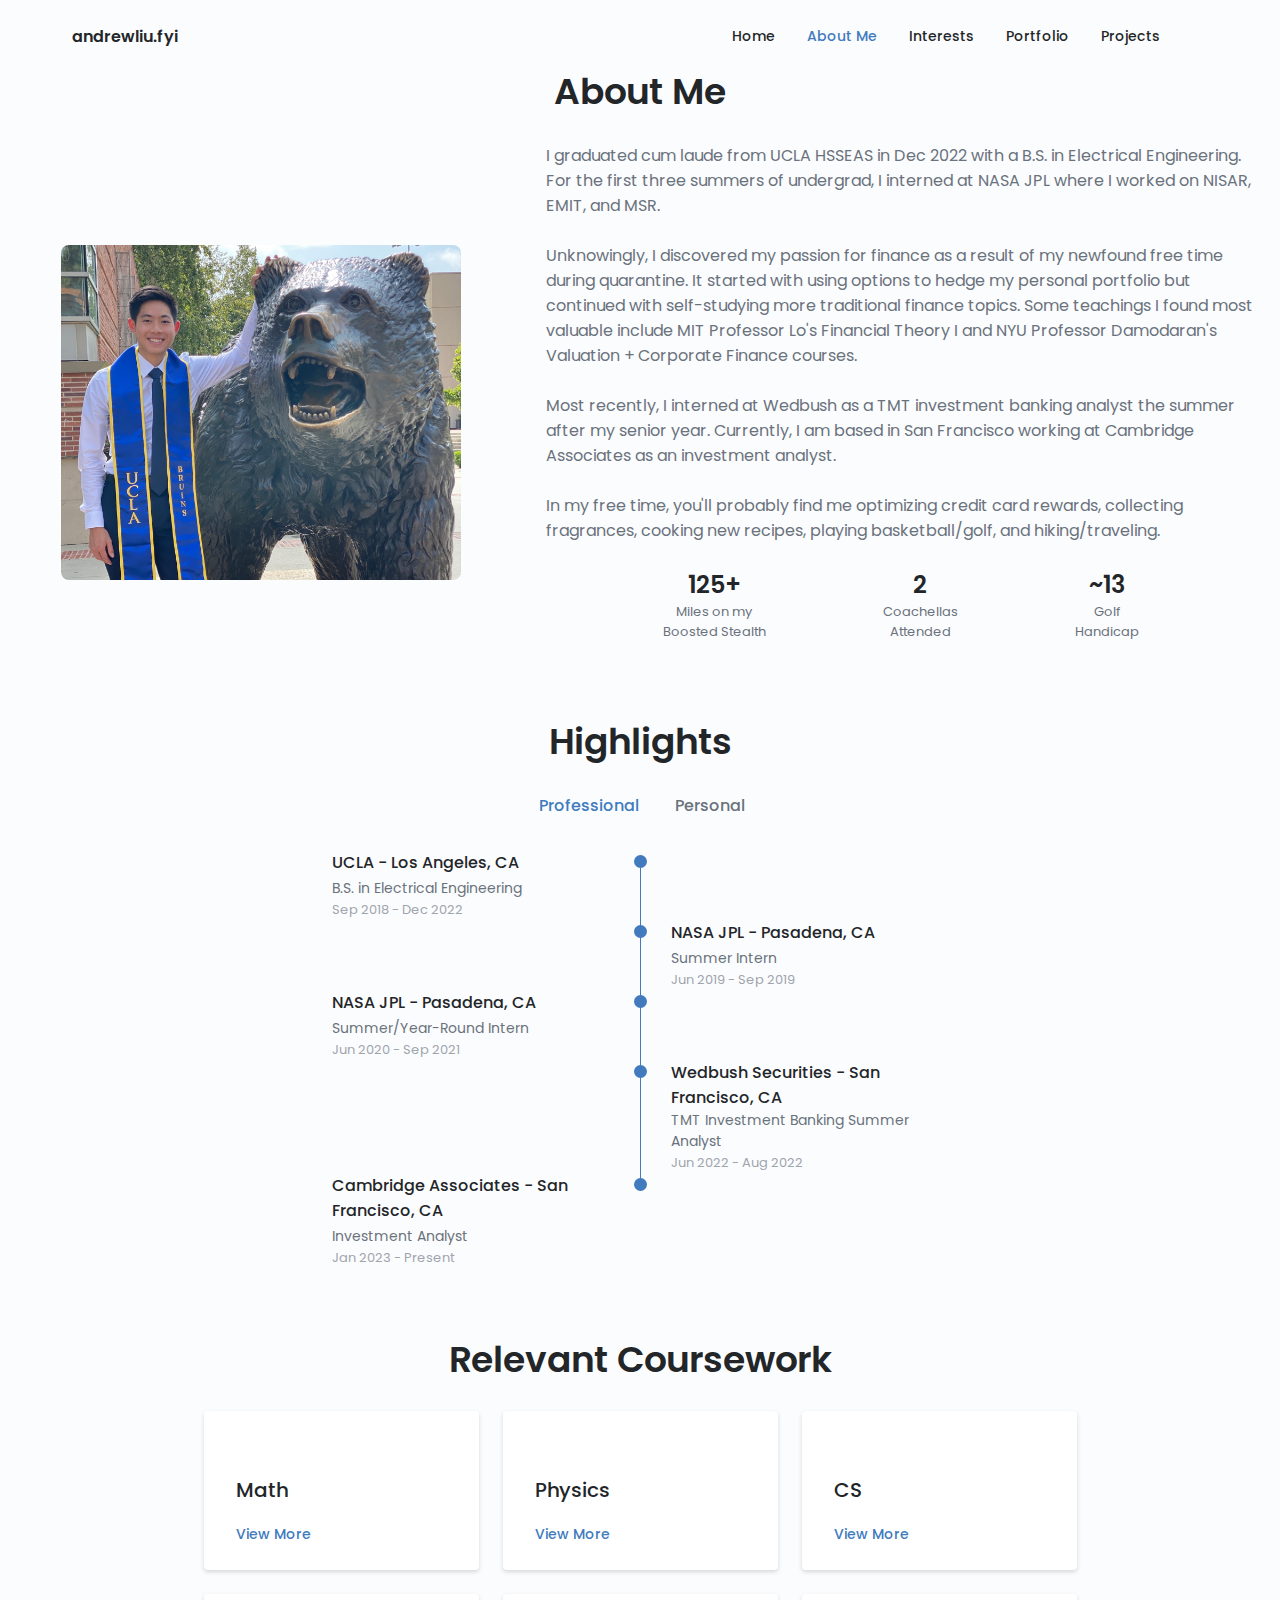
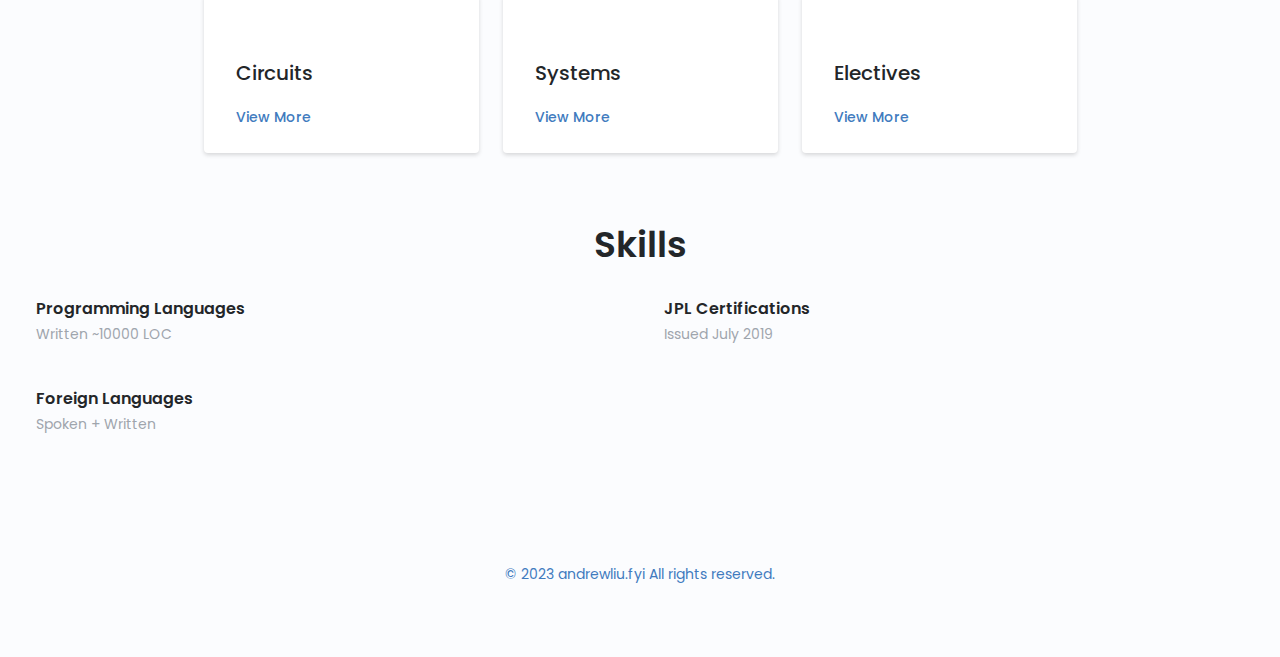
==== aboutme.html @ 484c78dd "added interest and project sections" ====
<!DOCTYPE html>
    <html lang="en">
    <head>
        <meta charset="UTF-8">
        <meta name="viewport" content="width=device-width, initial-scale=1.0">

        <!--==================== UNICONS ====================-->
        <link rel="stylesheet" href="https://unicons.iconscout.com/release/v4.0.8/css/line.css">
        
        <!--==================== SWIPER CSS ====================-->
        <link rel="stylesheet" href="swiper-bundle.min.css">
        
        <!--==================== CSS ====================-->
        <link rel="stylesheet" href="styles.css">

        <title>andrewliu.fyi</title>
    </head>
    <body>
        <!--==================== MAIN ====================-->
        <main class="main">
            <!--==================== HEADER ====================-->
            <header class="header" id="header">
                <nav class="nav container">
                    <h4>andrewliu.fyi</h4>

                    <div class="nav__menu" id="nav-menu">
                        <ul class="nav__list grid">
                            <li class="nav__item">
                                <a href="./" class="nav__link">
                                    <i class="uil uil-estate nav__icon"></i> Home
                                </a>
                            </li>
                            <li class="nav__item">
                                <a href="./aboutme" class="nav__link active-link">
                                    <i class="uil uil-user nav__icon"></i> About Me
                                </a>
                            </li>
                            <li class="nav__item">
                                <a href="./interest" class="nav__link">
                                    <i class="uil uil-user nav__icon"></i> Interests
                                </a>
                            </li>
                            <li class="nav__item">
                                <a href="./portfolio" class="nav__link">
                                    <i class="uil uil-scenery nav__icon"></i> Portfolio
                                </a>
                            </li>
                            <li class="nav__item">
                                <a href="./project" class="nav__link">
                                    <i class="uil uil-scenery nav__icon"></i> Projects
                                </a>
                            </li>
                        </ul>
                        <i class="uil uil-times nav__close" id="nav-close"></i>
                    </div>

                    <div class="nav__btns">
                        <!-- Theme Change Button -->
                        <i class="uil uil-moon change-theme" id="theme-button"></i>

                        <div class="nav__toggle" id="nav-toggle">
                            <i class="uil uil-apps"></i>
                        </div>
                    </div>
                </nav>
            </header>
            <!--==================== ABOUT ====================-->
            <section class="about section" id="about">
                <h2 class="section__title">About Me</h2>
                <div class="about__container container grid">
                    <img src="aboutme_img.jpg" alt="" class="about__img">

                    <div class="about__data">
                        <p class="about__description">
                            I graduated cum laude from UCLA HSSEAS in Dec 2022 with a B.S. in Electrical Engineering. For the first three summers of undergrad, I interned at NASA JPL where I worked on NISAR, EMIT, and MSR.  
                            <br><br>
                            Unknowingly, I discovered my passion for finance as a result of my newfound free time during quarantine. It started with using options to hedge my personal portfolio but continued with self-studying more traditional finance topics. 
                            Some teachings I found most valuable include MIT Professor Lo's Financial Theory I and NYU Professor Damodaran's Valuation + Corporate Finance courses.
                            <br><br>
                            Most recently, I interned at Wedbush as a TMT investment banking analyst the summer after my senior year. Currently, I am based in San Francisco working at Cambridge Associates as an investment analyst.
                            <br><br>
                            In my free time, you'll probably find me optimizing credit card rewards, collecting fragrances, cooking new recipes, playing basketball/golf, and hiking/traveling.
                        </p>

                        <div class="about__info">
                            <div>
                                <span class="about__info-title">125+</span>
                                <span class="about__info-name"> Miles on my <br> Boosted Stealth</span>
                            </div>

                            <div>
                                <span class="about__info-title">2</span>
                                <span class="about__info-name"> Coachellas <br> Attended </span>
                            </div>

                            <div>
                                <span class="about__info-title">~13</span>
                                <span class="about__info-name"> Golf <br> Handicap </span>
                            </div>
                        </div>
                    </div>
                </div>

                <!--==================== HIGHLIGHT ====================-->
                <h2 class="section__title">Highlights</h2>
                <div class="highlight__container container">
                    <div class="highlight__tabs">
                        <div class="highlight__button button--flex highlight__active" data-target="#professional">
                            <i class="uil uil-graduation-cap highlight__icon"></i>
                            Professional
                        </div>

                        <div class="highlight__button button--flex" data-target="#personal">
                            <i class="uil uil-bag highlight__icon"></i>
                            Personal
                        </div>
                    </div>

                    <div class="highlight__sections">
                        <!--==================== HIGHLIGHT CONTENT 1 ====================-->
                        <div class="highlight__content highlight__active" data-content id="professional">
                            <!--==================== HIGHLIGHT 1 ====================-->
                            <div class="highlight__data">
                                <div>
                                    <h3 class="highlight__title">UCLA - Los Angeles, CA</h3>
                                    <span class="highlight__subtitle">B.S. in Electrical Engineering</span>
                                    <div class="highlight__calendar">
                                        <i class="uil uil-calendar-alt"></i>
                                        Sep 2018 - Dec 2022
                                    </div>
                                </div>

                                <div>
                                    <span class="highlight__rounder"></span>
                                    <span class="highlight__line"></span>
                                </div>
                            </div>

                            <!--==================== HIGHLIGHT 2 ====================-->
                            <div class="highlight__data">
                                <div></div>

                                <div>
                                    <span class="highlight__rounder"></span>
                                    <span class="highlight__line"></span>
                                </div>

                                <div>
                                    <h3 class="highlight__title">NASA JPL - Pasadena, CA</h3>
                                    <span class="highlight__subtitle">Summer Intern</span>
                                    <div class="highlight__calendar">
                                        <i class="uil uil-calendar-alt"></i>
                                        Jun 2019 - Sep 2019
                                    </div>
                                </div>
                            </div>

                            <!--==================== HIGHLIGHT 3 ====================-->
                            <div class="highlight__data">
                                <div>
                                    <h3 class="highlight__title">NASA JPL - Pasadena, CA</h3>
                                    <span class="highlight__subtitle">Summer/Year-Round Intern</span>
                                    <div class="highlight__calendar">
                                        <i class="uil uil-calendar-alt"></i>
                                        Jun 2020 - Sep 2021
                                    </div>
                                </div>

                                <div>
                                    <span class="highlight__rounder"></span>
                                    <span class="highlight__line"></span>
                                </div>
                            </div>

                            <!--==================== HIGHLIGHT 4 ====================-->
                            <div class="highlight__data">
                                <div></div>

                                <div>
                                    <span class="highlight__rounder"></span>
                                    <span class="highlight__line"></span>
                                </div>

                                <div>
                                    <h3 class="highlight__title">Wedbush Securities - San Francisco, CA</h3>
                                    <span class="highlight__subtitle">TMT Investment Banking Summer Analyst</span>
                                    <div class="highlight__calendar">
                                        <i class="uil uil-calendar-alt"></i>
                                        Jun 2022 - Aug 2022
                                    </div>
                                </div>
                            </div>

                             <!--==================== HIGHLIGHT 5 ====================-->
                            <div class="highlight__data">
                                <div>
                                    <h3 class="highlight__title">Cambridge Associates - San Francisco, CA</h3>
                                    <span class="highlight__subtitle">Investment Analyst</span>
                                    <div class="highlight__calendar">
                                        <i class="uil uil-calendar-alt"></i>
                                        Jan 2023 - Present
                                    </div>
                                </div>

                                <div>
                                    <span class="highlight__rounder"></span>
                                </div>
                            </div>
                        </div>

                        <!--==================== HIGHLIGHT CONTENT 2 ====================-->
                        <div class="highlight__content" data-content id="personal">
                            <!--==================== HIGHLIGHT 1 ====================-->
                            <div class="highlight__data">
                                <div>
                                    <h3 class="highlight__title">Broke 80 for the First Time</h3>
                                    <span class="highlight__subtitle">75 (Par 71) Alhambra Golf Course - Blue Tees</span>
                                    <div class="highlight__calendar">
                                        <i class="uil uil-calendar-alt"></i>
                                        Aug 2018
                                    </div>
                                </div>

                                <div>
                                    <span class="highlight__rounder"></span>
                                    <span class="highlight__line"></span>
                                </div>
                            </div>

                            <!--==================== HIGHLIGHT 2 ====================-->
                            <div class="highlight__data">
                                <div></div>

                                <div>
                                    <span class="highlight__rounder"></span>
                                    <span class="highlight__line"></span>
                                </div>

                                <div>
                                    <h3 class="highlight__title">First Options Trade</h3>
                                    <span class="highlight__subtitle">TSLA 2/28/20 $1180 Call</span>
                                    <div class="highlight__calendar">
                                        <i class="uil uil-calendar-alt"></i>
                                        Feb 2020
                                    </div>
                                </div>
                            </div>

                            <!--==================== HIGHLIGHT 3 ====================-->
                            <div class="highlight__data">
                                <div>
                                    <h3 class="highlight__title">Boosted Board Stealth</h3>
                                    <span class="highlight__subtitle">Bought and completely repaired a used boosted stealth</span>
                                    <div class="highlight__calendar">
                                        <i class="uil uil-calendar-alt"></i>
                                        Feb 2023
                                    </div>
                                </div>

                                <div>
                                    <span class="highlight__rounder"></span>
                                    <span class="highlight__line"></span>
                                </div>
                            </div>

                            <!--==================== HIGHLIGHT 4 ====================-->
                            <div class="highlight__data">
                                <div></div>

                                <div>
                                    <span class="highlight__rounder"></span>
                                    <!-- <span class="highlight__line"></span> -->
                                </div>

                                <div>
                                    <h3 class="highlight__title">Launched Personal Website</h3>
                                    <span class="highlight__subtitle">Coded and hosted own website (andrewliu.fyi)</span>
                                    <div class="highlight__calendar">
                                        <i class="uil uil-calendar-alt"></i>
                                        May 2023
                                    </div>
                                </div>
                            </div>
                        </div>
                    </div>
                </div>

                <!--==================== COURSEWORK ====================-->
                <h2 class="section__title">Relevant Coursework</h2>
                <div class="coursework__container container grid">
                    <!--==================== COURSEWORK 1 - MATH ====================-->
                    <div class="coursework__content">
                        <div>
                            <i class="uil uil-calculator-alt coursework__icon"></i>
                            <h3 class="coursework__title">Math</h3>
                        </div>

                        <span class="button button--flex button--small button--link coursework__button">
                            View More
                            <i class="uil uil-arrow-right button__icon"></i>
                        </span>

                        <div class="coursework__modal">
                            <div class="coursework__modal-content">
                                <h4 class="coursework__modal-title">Math</h4>
                                <i class="uil uil-times coursework__modal-close"></i>

                                <ul class="coursework__modal-coursework grid">
                                    <li class="coursework__modal-service">
                                        <i class="uil uil-check-circle coursework__modal-icon"></i>
                                        <p>Math 32A/32B - Calculus of Several Variables</p>
                                    </li>
                                    <li class="coursework__modal-service">
                                        <i class="uil uil-check-circle coursework__modal-icon"></i>
                                        <p>Math 33A - Linear Algebra</p>
                                    </li>
                                    <li class="coursework__modal-service">
                                        <i class="uil uil-check-circle coursework__modal-icon"></i>
                                        <p>Math 33B - Differential Equations</p>
                                    </li>
                                    <li class="coursework__modal-service">
                                        <i class="uil uil-check-circle coursework__modal-icon"></i>
                                        <p>ECE 131A - Probability & Statistics</p>
                                    </li>
                                </ul>
                            </div>
                        </div>
                    </div>

                    <!--==================== COURSEWORK 2 - PHYSICS ====================-->
                    <div class="coursework__content">
                        <div>
                            <i class="uil uil-expand-from-corner coursework__icon"></i>
                            <h3 class="coursework__title">Physics</h3>
                        </div>

                        <span class="button button--flex button--small button--link coursework__button">
                            View More
                            <i class="uil uil-arrow-right button__icon"></i>
                        </span>

                        <div class="coursework__modal">
                            <div class="coursework__modal-content">
                                <h4 class="coursework__modal-title">Physics</h4>
                                <i class="uil uil-times coursework__modal-close"></i>

                                <ul class="coursework__modal-coursework grid">
                                    <li class="coursework__modal-service">
                                        <i class="uil uil-check-circle coursework__modal-icon"></i>
                                        <p>Physics 1A - Mechanics</p>
                                    </li>
                                    <li class="coursework__modal-service">
                                        <i class="uil uil-check-circle coursework__modal-icon"></i>
                                        <p>Physics 1B - Fluids, Oscillations, Waves, and Electricity</p>
                                    </li>
                                    <li class="coursework__modal-service">
                                        <i class="uil uil-check-circle coursework__modal-icon"></i>
                                        <p>Physics 1C - Magnetism, Electrodynamics, Optics, and Special Relativity</p>
                                    </li>
                                    <li class="coursework__modal-service">
                                        <i class="uil uil-check-circle coursework__modal-icon"></i>
                                        <p>ECE 2 - Physics for Electrical Engineers (Semiconductor Physics)</p>
                                    </li>
                                </ul>
                            </div>
                        </div>
                    </div>

                    <!--==================== COURSEWORK 3 - CS ====================-->
                    <div class="coursework__content">
                        <div>
                            <i class="uil uil-brackets-curly coursework__icon"></i>
                            <h3 class="coursework__title">CS</h3>
                        </div>

                        <span class="button button--flex button--small button--link coursework__button">
                            View More
                            <i class="uil uil-arrow-right button__icon"></i>
                        </span>

                        <div class="coursework__modal">
                            <div class="coursework__modal-content">
                                <h4 class="coursework__modal-title">Computer Science</h4>
                                <i class="uil uil-times coursework__modal-close"></i>

                                <ul class="coursework__modal-coursework grid">
                                    <li class="coursework__modal-service">
                                        <i class="uil uil-check-circle coursework__modal-icon"></i>
                                        <p>CS 31/32 - Intro to Computer Science I/II</p>
                                    </li>
                                    <li class="coursework__modal-service">
                                        <i class="uil uil-check-circle coursework__modal-icon"></i>
                                        <p>CS 33 - Intro to Computer Organization</p>
                                    </li>
                                    <li class="coursework__modal-service">
                                        <i class="uil uil-check-circle coursework__modal-icon"></i>
                                        <p>CS M148 - Data Science</p>
                                    </li>
                                    <li class="coursework__modal-service">
                                        <i class="uil uil-check-circle coursework__modal-icon"></i>
                                        <p>ECE M116C (CSM151B) - Computer Systems Architecture</p>
                                    </li>
                                </ul>
                            </div>
                        </div>
                    </div>

                    <!--==================== COURSEWORK 4 - CIRCUITS ====================-->
                    <div class="coursework__content">
                        <div>
                            <i class="uil uil-circuit coursework__icon"></i>
                            <h3 class="coursework__title"> Circuits </h3>
                        </div>

                        <span class="button button--flex button--small button--link coursework__button">
                            View More
                            <i class="uil uil-arrow-right button__icon"></i>
                        </span>

                        <div class="coursework__modal">
                            <div class="coursework__modal-content">
                                <h4 class="coursework__modal-title"> Circuits </h4>
                                <i class="uil uil-times coursework__modal-close"></i>

                                <ul class="coursework__modal-coursework grid">
                                    <li class="coursework__modal-service">
                                        <i class="uil uil-check-circle coursework__modal-icon"></i>
                                        <p>ECE 10/110 - Circuit Theory I/II</p>
                                    </li>
                                    <li class="coursework__modal-service">
                                        <i class="uil uil-check-circle coursework__modal-icon"></i>
                                        <p>CS M51A (ECE M16) - Logic Design of Digital Systems</p>
                                    </li>
                                    <li class="coursework__modal-service">
                                        <i class="uil uil-check-circle coursework__modal-icon"></i>
                                        <p>ECE 115A - Analog Circuits I</p>
                                    </li>
                                </ul>
                            </div>
                        </div>
                    </div>

                    <!--==================== COURSEWORK 5 - SYSTEMS ====================-->
                    <div class="coursework__content">
                        <div>
                            <i class="uil uil-analytics coursework__icon"></i>
                            <h3 class="coursework__title"> Systems </h3>
                        </div>

                        <span class="button button--flex button--small button--link coursework__button">
                            View More
                            <i class="uil uil-arrow-right button__icon"></i>
                        </span>

                        <div class="coursework__modal">
                            <div class="coursework__modal-content">
                                <h4 class="coursework__modal-title"> Systems </h4>
                                <i class="uil uil-times coursework__modal-close"></i>

                                <ul class="coursework__modal-coursework grid">
                                    <li class="coursework__modal-service">
                                        <i class="uil uil-check-circle coursework__modal-icon"></i>
                                        <p>ECE 102 - System and Signals</p>
                                    </li>
                                    <li class="coursework__modal-service">
                                        <i class="uil uil-check-circle coursework__modal-icon"></i>
                                        <p>ECE 113 - Digital Signal Processing</p>
                                    </li>
                                    <li class="coursework__modal-service">
                                        <i class="uil uil-check-circle coursework__modal-icon"></i>
                                        <p>ECE 132A - Intro to Communication Systems</p>
                                    </li>
                                    <li class="coursework__modal-service">
                                        <i class="uil uil-check-circle coursework__modal-icon"></i>
                                        <p>ECE 141 - Principles of Feedback Control</p>
                                    </li>
                                </ul>
                            </div>
                        </div>
                    </div>

                    <!--==================== COURSEWORK 6 - ELECTIVES ====================-->
                    <div class="coursework__content">
                        <div>
                            <i class="uil uil-apps coursework__icon"></i>
                            <h3 class="coursework__title"> Electives </h3>
                        </div>

                        <span class="button button--flex button--small button--link coursework__button">
                            View More
                            <i class="uil uil-arrow-right button__icon"></i>
                        </span>

                        <div class="coursework__modal">
                            <div class="coursework__modal-content">
                                <h4 class="coursework__modal-title"> Electives </h4>
                                <i class="uil uil-times coursework__modal-close"></i>

                                <ul class="coursework__modal-coursework grid">
                                    <li class="coursework__modal-service">
                                        <i class="uil uil-check-circle coursework__modal-icon"></i>
                                        <p>ECE 101A - Engineering Electromagnetics</p>
                                    </li>
                                    <li class="coursework__modal-service">
                                        <i class="uil uil-check-circle coursework__modal-icon"></i>
                                        <p>ECE 112 - Intro to Power Systems</p>
                                    </li>
                                    <li class="coursework__modal-service">
                                        <i class="uil uil-check-circle coursework__modal-icon"></i>
                                        <p>ECE 121B - Principles of Semiconductor Device Design</p>
                                    </li>
                                    <li class="coursework__modal-service">
                                        <i class="uil uil-check-circle coursework__modal-icon"></i>
                                        <p>ECE 133A - Applied Numerical Computing</p>
                                    </li>
                                </ul>
                            </div>
                        </div>
                    </div>
                </div>

                <!--==================== SKILLS ====================-->
                <h2 class="section__title">Skills</h2>
                <div class="skills__container container grid">
                    <div>
                        <!--==================== SKILL 1 ====================-->
                        <div class="skills__content skills__close">
                            <div class="skills__header">
                                <i class="uil uil-brackets-curly skills__icon"></i>

                                <div>
                                    <h1 class="skills__title">Programming Languages</h1>
                                    <span class="skills__subtitle">Written ~10000 LOC</span>
                                </div>

                                <i class="uil uil-arrow-down skills__arrow"></i>
                            </div>

                            <div class="skills__list grid">
                                <div class="skills__data">
                                    <div class="skills__titles">
                                        <h3 class="skills__name">C++</h3>
                                        <span class="skills__number">90%</span>
                                    </div>
                                    <div class="skills__bar">
                                        <span class="skills__percentage skills__c"></span>
                                    </div>
                                </div>

                                <div class="skills__data">
                                    <div class="skills__titles">
                                        <h3 class="skills__name">Python</h3>
                                        <span class="skills__number">85%</span>
                                    </div>
                                    <div class="skills__bar">
                                        <span class="skills__percentage skills__python"></span>
                                    </div>
                                </div>

                                <div class="skills__data">
                                    <div class="skills__titles">
                                        <h3 class="skills__name">Matlab</h3>
                                        <span class="skills__number">85%</span>
                                    </div>
                                    <div class="skills__bar">
                                        <span class="skills__percentage skills__matlab"></span>
                                    </div>
                                </div>
                            </div>
                        </div>
                        
                        <!--==================== SKILL 2 ====================-->
                        <div class="skills__content skills__close">
                            <div class="skills__header">
                                <i class="uil uil-english-to-chinese skills__icon"></i>

                                <div>
                                    <h1 class="skills__title">Foreign Languages</h1>
                                    <span class="skills__subtitle">Spoken + Written</span>
                                </div>

                                <i class="uil uil-arrow-down skills__arrow"></i>
                            </div>

                            <div class="skills__list grid">
                                <div class="skills__data">
                                    <div class="skills__titles">
                                        <h3 class="skills__name">Mandarin - Spoken</h3>
                                        <span class="skills__number">Fluent</span>
                                    </div>
                                    <div class="skills__bar">
                                        <span class="skills__percentage skills__mandarin1"></span>
                                    </div>
                                </div>

                                <div class="skills__data">
                                    <div class="skills__titles">
                                        <h3 class="skills__name">Mandarin - Written</h3>
                                        <span class="skills__number">Elementary</span>
                                    </div>
                                    <div class="skills__bar">
                                        <span class="skills__percentage skills__mandarin2"></span>
                                    </div>
                                </div>

                                <div class="skills__data">
                                    <div class="skills__titles">
                                        <h3 class="skills__name">Cantonese</h3>
                                        <span class="skills__number">Conversational</span>
                                    </div>
                                    <div class="skills__bar">
                                        <span class="skills__percentage skills__cantonese"></span>
                                    </div>
                                </div>
                            </div>
                        </div>
                    </div> 

                    <div>
                        <!--==================== SKILL 3 ====================-->
                        <div class="skills__content skills__close">
                            <div class="skills__header">
                                <i class="uil uil-rocket skills__icon"></i>

                                <div>
                                    <h1 class="skills__title">JPL Certifications</h1>
                                    <span class="skills__subtitle">Issued July 2019</span>
                                </div>

                                <i class="uil uil-arrow-down skills__arrow"></i>
                            </div>

                            <div class="skills__list grid">
                                <div class="skills__data">
                                    <div class="skills__titles">
                                        <h3 class="skills__name">Cleanroom Fundamentals for Contamination Control</h3>
                                    </div>
                                    <div class="skills__bar">
                                        <span class="skills__percentage skills__cleanroom"></span>
                                    </div>
                                </div>

                                <div class="skills__data">
                                    <div class="skills__titles">
                                        <h3 class="skills__name">ESD (Electrostatic Discharge) Control</h3>
                                    </div>
                                    <div class="skills__bar">
                                        <span class="skills__percentage skills__esd"></span>
                                    </div>
                                </div>

                                <div class="skills__data">
                                    <div class="skills__titles">
                                        <h3 class="skills__name">JCI (JPL Critical Item) Handling</h3>
                                    </div>
                                    <div class="skills__bar">
                                        <span class="skills__percentage skills__jci"></span>
                                    </div>
                                </div>
                            </div>
                        </div>
                    </div>
                </div>

            </section>

        <!--==================== FOOTER ====================-->
        <footer class="footer">
            <div class="footer__bg">
                <p class="footer__copy">&#169; 2023 andrewliu.fyi All rights reserved.</p>
            </div>
        </footer>

        <!--==================== SWIPER JS ====================-->
        <script src="swiper-bundle.min.js"></script>

        <!--==================== MAIN JS ====================-->
        <script src="main.js"></script>
    </body>
</html>
---- styles.css ----
/*==================== GOOGLE FONTS ====================*/
@import url('https://fonts.googleapis.com/css2?family=Poppins:ital,wght@0,400;0,500;1,600&display=swap');

/*==================== VARIABLES CSS ====================*/
:root {
    --header-height: 3rem;

    /*========== Colors ==========*/
    /* Change favorite color */
    --hue-color: 212; /*Purple 250 - Green 142 - Blue 230 - Pink 340*/

    /* HSL color mode */
    --first-color: hsl(var(--hue-color), 49%, 50%);
    --first-color-second: hsl(var(--hue-color), 49%, 50%);
    --first-color-alt: hsl(var(--hue-color), 57%, 53%);
    --first-color-lighter: hsl(var(--hue-color), 50%, 77%);
    --title-color: hsl(var(--hue-color), 8%, 15%);
    --text-color: hsl(var(--hue-color), 8%, 45%);
    --text-color-light: hsl(var(--hue-color), 8%, 65%);
    --input-color: hsl(var(--hue-color), 70%, 96%);
    --body-color: hsl(var(--hue-color), 60%, 99%);
    --container-color: #fff;
    --scroll-bar-color: hsl(var(--hue-color),30%, 70%);
    --scroll-thumb-color: hsl(var(--hue-color), 30%, 50%);

    /*========== Font and typography ==========*/
    --body-font: 'Poppins', sans-serif;

    /* .5rem = 8px, 1rem = 16px, 1.5rem = 24px ... */
    --big-font-size: 2rem;
    --h1-font-size: 1.5rem;
    --h2-font-size: 1.25rem;
    --h3-font-size: 1.125rem;
    --normal-font-size: .938rem;
    --small-font-size: .813rem;
    --smaller-font-size: .75rem;

    /*========== Font weight ==========*/
    --font-medium: 500;
    --font-semi-bold: 600;

    /*========== Margenes Bottom ==========*/
    /* .25rem = 4px, .5rem = 8px, .75rem = 12px ... */
    --mb-0-25: .25rem;
    --mb-0-5: .5rem;
    --mb-0-75: .75rem;
    --mb-1: 1rem;
    --mb-1-5: 1.5rem;
    --mb-2: 2rem;
    --mb-2-5: 2.5rem;
    --mb-3: 3rem;

    /*========== z index ==========*/
    --z-tooltip: 10;
    --z-fixed: 100;
    --z-modal: 1000;
}

/* Font size for large devices */
@media screen and (min-width: 1080px) {
    :root {
        --big-font-size: 3rem;
        --h1-font-size: 2.25rem;
        --h2-font-size: 1.5rem;
        --h3-font-size: 1.25rem;
        --normal-font-size: 1rem;
        --small-font-size: .875rem;
        --smaller-font-size: .813rem;
    }
}

/*========== Variables Dark theme ==========*/
body.dark-theme{
  /* HSL color mode */
  --first-color-second: hsl(var(--hue-color), 30%, 8%);
  --title-color: hsl(var(--hue-color), 8%, 95%);
  --text-color: hsl(var(--hue-color), 8%, 75%);
  --input-color: hsl(var(--hue-color), 29%, 16%);
  --body-color: hsl(var(--hue-color), 28%, 12%);
  --container-color: hsl(var(--hue-color), 29%, 16%);
  --scroll-bar-color: hsl(var(--hue-color), 12%, 48%);
  --scroll-thumb-color: hsl(var(--hue-color), 12%, 36%);
}

/*========== Button Dark/Light ==========*/
.nav__btns{
  display: flex;
  align-items: center;
}

.change-theme{
  font-size: 1.25rem;
  color: var(--title-color);
  margin-right: var(--mb-1);
  cursor: pointer;
}

.change-theme:hover{
  color: var(--first-color);
}

/*==================== BASE ====================*/
* {
  box-sizing: border-box;
  padding: 0;
  margin: 0;
}

html {
  scroll-behavior: smooth;
}

body {
  margin: 0 0 var(--header-height) 0;
  font-family: var(--body-font);
  font-size: var(--normal-font-size);
  background-color: var(--body-color);
  color: var(--text-color);
}

h1, h2, h3, h4 {
  color: var(--title-color);
  font-weight: var(--font-semi-bold);
}

ul {
  list-style: none;
}

a {
  text-decoration: none;
}

img {
  max-width: 100%;
  height: auto;
}

/*==================== REUSABLE CSS CLASSES ====================*/
.section {
  padding: 4rem 0;
}

.section__title {
  font-size: var(--h1-font-size);
  color: var(--title-color);
  padding: 0 0 1.5rem 0;
}

.section__subtitle {
  display: block;
  font-size: var(--small-font-size);
  margin-bottom: var(--mb-3);
}

.section__title, 
.section__subtitle {
  text-align: center;
}

/*==================== LAYOUT ====================*/
.container {
  margin-left: var(--mb-1-5);
  margin-right: var(--mb-1-5);
}

.grid {
  display: grid;
  gap: 1.5rem;
}

.header {
  width: 100%;
  position: fixed;
  bottom: 0;
  left: 0;
  z-index: var(--z-fixed);
  background-color: var(--body-color);
}

/*==================== NAV ====================*/
.nav{
  height: var(--header-height);
  display: flex;
  justify-content: space-between;
  align-items: center;
  padding: 2rem 3rem 2rem;
}

.nav__logo,
.nav__toggle{
  color:var(--title-color);
  font-weight: var(--font-medium);
}

.nav__logo:hover{
  color: var(--first-color);
}

.nav__toggle{
  font-size: 1.1rem;
  cursor: pointer;
}

.nav__toggle:hover{
  color: var(--first-color);
}

@media screen and (max-width: 767px){
  .nav__menu{
    position: fixed;
    bottom: -100%;
    left: 0;
    width: 100%;
    background-color: var(--body-color);
    padding: 2rem 1.5rem 4rem;
    box-shadow: 0 -1px 4px rgba(0,0,0,.15);
    border-radius: 1.5rem 1.5rem 0 0;
    transition: .3s;
  }
}

.nav__list{
  grid-template-columns: repeat(3, 1fr);
  gap: 2rem;
}

.nav__link{
  display: flex;
  flex-direction: column;
  align-items: center;
  font-size: var(--small-font-size);
  color: var(--title-color);
  font-weight: var(--font-medium);
}

.nav__link:hover{
  color: var(--first-color);
}

.nav__icon{
  font-size: 1.2rem;
}

.nav__close{
  position: absolute;
  right: 1.3rem;
  bottom: .5rem;
  font-size: 1.5rem;
  cursor: pointer;
  color: var(--first-color);
}

.nav__close:hover{
  color: var(--first-color-alt);
}

/* show menu */
.show-menu{
  bottom: 0;
}

/* Active link */
.active-link{
  color: var(--first-color);
}

/* Change background header */
.scroll-header{
  box-shadow: 0 -1px 4px rgba(0,0,0,.15);
}

/*==================== HOME ====================*/
.home__content{
  grid-template-columns: max-content 1fr;
  column-gap: 3rem;
  height: 80vh;
  padding: 0 0;
  align-items: center;
}

.home__container{
  padding: 0;
}

.home__social{
  display: grid;
  grid-template-columns: max-content;
  row-gap: 1rem;
  padding-left: 2rem;
}

.home__social-icon{
  font-size: 1.5rem;
  color: var(--first-color);
}

.home__social-icon:hover{
  color: var(--first-color-alt);
}

.home__img{
  width: 250px;
  height: 250px;
  border-radius: 50%;
}

.home__data{
  grid-column: 1/3;
}

.home__title{
  font-size: var(--big-font-size);
}

.home__subtitle{
  font-size: var(--h3-font-size);
  color: var(--text-color);
  font-weight: var(--font-medium);
  margin-bottom: var(--mb-0-75);
}

.home__description{
  margin-bottom: var(--mb-2);
  font-size: 0.75rem;
}

.home__scroll{
  display: none;
}

.home__scroll-button{
  color: var(--first-color);
  transition: .3s;
}

.home__scroll-button:hover{
  transform: translateY(.25rem);
}

.home__scroll-mouse{
  font-size: 2rem;
}

.home__scroll-name{
  font-size: var(--small-font-size);
  color: var(--title-color);
  font-weight: var(--font-medium);
  margin-right: var(--mb-0-25);
}

.home_scroll-arrow{
  font-size: 1.25rem;
}

/*==================== BUTTONS ====================*/
.button{
  display: inline-block;
  background-color: var(--first-color);
  color: #FFF;
  padding: 1rem;
  border-radius: .5rem;
  font-weight: var(--font-medium);
}

.button:hover{
  background-color: var(--first-color-alt);
}

.button__icon{
  font-size: 1.25rem;
  margin-left: var(--mb-0-5);
  transition: .3s;
}

.button--white{
  background-color: #FFF;
  color: var(--first-color);
}

.button--white:hover{
  background-color: #FFF;
}

.button--flex{
  display: inline-flex;
  align-items: center;
}

.button--small{
  padding: .75rem 1rem;
}

.button--link{
  padding: 0;
  background-color: transparent;
  color: var(--first-color);
}

.button--link:hover{
  background-color: transparent;
  color: var(--first-color-alt);
}

/*==================== ABOUT ====================*/
.about__container{
  padding-bottom: 2rem;
}

.about__img{
  width: 300px;
  border-radius: .5rem;
  justify-self: center;
  align-self: center;
}

.about__description{
  text-align: center;
  margin-bottom: var(--mb-1-5);
}

.about__info{
  display: flex;
  justify-content: space-evenly;
  margin-bottom: var(--mb-2-5);
}

.about__info-title{
  font-size: var(--h2-font-size);
  font-weight: var(--font-semi-bold);
  color: var(--title-color);
}

.about__info-name{
  font-size: var(--smaller-font-size);
}

.about__info-title,
.about__info-name{
  display: block;
  text-align: center;
}

.about__buttons{
  display: flex;
  justify-content: center;
}

/*==================== HIGHLIGHT ====================*/
.highlight__container{
  padding-bottom: 4rem;
}

.highlight__tabs{
  display: flex;
  justify-content: center;
  margin-bottom: var(--mb-2);
}

.highlight__button{
  font-size: var(--h4-font-size);
  font-weight: var(--font-medium);
  margin: 0 var(--mb-1);
  cursor: pointer;
}

.highlight__button:hover{
  color: var(--first-color);
}

.highlight__icon{
  font-size: 1.8rem;
  margin-right: var(--mb-0-25);
}

.highlight__data{
  display: grid;
  grid-template-columns: 1fr max-content 1fr;
  column-gap: 1.5rem;
}

.highlight__title{
  font-size: var(--normal-font-size);
  font-weight: var(--font-medium);
}

.highlight__subtitle{
  display: inline-block;
  font-size: var(--small-font-size);

}

.highlight__calendar{
  font-size: var(--smaller-font-size);
  color: var(--text-color-light);
}

.highlight__rounder{
  display: inline-block;
  width: 13px;
  height: 13px;
  background-color: var(--first-color);
  border-radius: 50%;
}

.highlight__line{
  display: block;
  width: 1px;
  height: 100%;
  background-color: var(--first-color);
  transform: translate(6px, -7px);
}

.about [data-content]{
  display: none;
}

.highlight__active[data-content]{
  display: block;
}

.highlight__button.highlight__active{
  color: var(--first-color);
}

/*==================== SKILLS ====================*/
.skills__container{
  row-gap: 0;
}

.skills__header{
  display: flex;
  align-items: center;
  margin-bottom: var(--mb-2-5);
  cursor: pointer;
}

.skills__icon,
.skills__arrow{
  font-size: 2rem;
  color: var(--first-color);
}

.skills__icon{
  margin-right: var(--mb-0-75);
}

.skills__title{
  font-size: var(--h4-font-size);
}

.skills__subtitle{
  font-size: var(--small-font-size);
  color: var(--text-color-light);
}

.skills__arrow{
  margin-left: auto;
  transition: .4s;
}

.skills__list{
  row-gap: 1.5rem;
  padding-left: 2.7rem;
}

.skills__titles{
  display: flex;
  justify-content: space-between;
  margin-bottom: var(--mb-0-5);
}

.skills__name{
  font-size: var(--normal-font-size);
  font-weight: var(--font-medium);
}

.skills__bar,
.skills__percentage{
  height: 5px;
  border-radius: .25rem;
}

.skills__bar{
  background-color: var(--first-color-lighter);
}

.skills__percentage{
  display: block;
  background-color: var(--first-color);
}

.skills__c{
  width: 90%;
}
.skills__python{
  width: 85%;
}
.skills__matlab{
  width: 85%;
}

.skills__mandarin1{
  width: 90%;
}
.skills__mandarin2{
  width: 60%;
}
.skills__cantonese{
  width: 75%;
}

.skills__esd{
  width: 100%;
}
.skills__jci{
  width: 100%;
}
.skills__cleanroom{
  width: 100%;
}

.skills__close .skills__list{
  height: 0;
  overflow: hidden;
}

.skills__open .skills__list{
  height: max-content;
  margin-bottom: var(--mb-2-5);
}

.skills__open .skills__arrow{
  transform: rotate(-180deg);
}

/*==================== COURSEWORK ====================*/
.coursework__container{
  gap: 1.5rem;
  grid-template-columns: repeat(2, 1fr);
  padding-bottom: 4rem;
}

.coursework__content{
  position: relative;
  background-color: var(--container-color);
  padding: 2rem .5rem 1.25rem 1.5rem;
  border-radius: .25rem;
  box-shadow: 0 2px 4px rgba(0,0,0,.15);
  transition: .3s;
}

.coursework__content:hover{
  box-shadow: 0 4px 8px rgba(0,0,0,.15);
}

.coursework__icon{
  display: block;
  font-size: 1.5rem;
  color: var(--first-color);
  margin-bottom: var(--mb-1);
}

.coursework__title{
  font-size: var(--h3-font-size);
  margin-bottom: var(--mb-1);
  font-weight: var(--font-medium);
}

.coursework__button{
  cursor: pointer;
  font-size: var(--small-font-size);
}

.coursework__button:hover .button__icon{
  transform: translateX(.25rem);
}

.coursework__modal{
  position: fixed;
  top: 0;
  left: 0;
  right: 0;
  bottom: 0;
  background-color: rgba(0,0,0,.5);
  display: flex;
  align-items: center;
  justify-content: center;
  padding: 0 1rem;
  z-index: var(--z-modal);
  opacity: 0;
  visibility: hidden;
  transition: .3s;
}

.coursework__modal-content{
  position: relative;
  background-color: var(--container-color);
  padding: 1.5rem;
  border-radius: .5rem;
}

.coursework__modal-coursework{
  row-gap: 1rem;
}

.coursework__modal-service{
  display: flex;
}

.coursework__modal-title{
  font-size: var(--h3-font-size);
  font-weight: var(--font-medium);
  margin-bottom: var(--mb-1-5);
}

.coursework__modal-close{
  position: absolute;
  top: 1rem;
  right: 1rem;
  font-size: 1.5rem;
  color: var(--first-color);
  cursor: pointer;
}

.coursework__modal-icon{
  color: var(--first-color);
  margin-right: var(--mb-0-25);
}

/*==================== INTEREST ====================*/
.interest__container{
  padding-bottom: 2rem;
}

.interest__img{
  width: 300px;
  border-radius: .5rem;
  justify-self: center;
  align-self: center;
}

.interest__description{
  margin-bottom: var(--mb-1-5);
}

/* Active Modal */
.active-modal{
  opacity: 1;
  visibility: visible;
}

/*==================== PORTFOLIO ====================*/
.portfolio__title{
  text-align: center;
  align-self: center;
}
.portfolio__container{
  height: 75vh;
}

/*==================== PROJECT ====================*/
.project__container{
  overflow: initial;
}

.project__content{
  padding: 0 1.5rem;
}

.project__img{
  width: 265px;
  border-radius: .5rem;
  justify-self: center;
}

.project__title{
  font-size: var(--h3-font-size);
  margin-bottom: var(--mb-0-5);
}

.project__description{
  margin-bottom: var(--mb-0-75);
}

.swiper-button-prev::after,
.swiper-button-next::after{
  content: '';
}

.swiper-project-icon{
  font-size: 2rem;
  color: var(--first-color);
}

.swiper-button-prev{
  left: -.5rem;
}

.swiper-button-next{
  right: -.5rem;
}

.swiper-container-horizontal > .swiper-pagination-bullets{
  bottom: -2.5rem;
}

.swiper-pagination-bullet-active{
  background-color: var(--first-color);
}

.swiper-button-prev,
.swiper-button-next,
.swiper-pagination-bullet{
  outline: none;
}

/*==================== TESTIMONIAL ====================*/
.testimonial__data,
.testimonial__header{
  display: flex;
}

.testimonial__data{
  justify-content: space-between;
  margin-bottom: var(--mb-1);
}

.testimonial__img{
  width: 60px;
  height: 60px;
  border-radius: 50%;
  margin-right: var(--mb-0-75);
}

.testimonial__name{
  font-size: var(--h3-font-size);
  font-weight: var(--font-medium);
}

.testimonial__client{
  font-size: var(--small-font-size);
  color: var(--text-color-light);
}

.testimonial__description{
  margin-bottom: var(--mb-2-5);
}

.testimonial__icon-star{
  color: var(--first-color);
}

.swiper-container .swiper-pagination-testimonial{
  bottom: 0;
}

/*==================== FOOTER ====================*/
.footer__bg{
  padding: 1.5rem 0 1.5rem;
}

.footer__copy{
  font-size: var(--small-font-size);
  text-align: center;
  color: var(--first-color);
}

/*========== SCROLL BAR ==========*/
::-webkit-scrollbar{
  width: .60rem;
  background-color: var(--scroll-bar-color);
  border-radius: .5rem;
}

::-webkit-scrollbar-thumb{
  background-color: var(--scroll-thumb-color);
  border-radius: .5rem;
}

::-webkit-scrollbar-thumb:hover{
  background-color: var(--text-color-light);
}

/*==================== MEDIA QUERIES ====================*/
/* For iphones*/
@media screen and (max-width: 450px){
  .container{
    margin-left: var(--mb-1);
    margin-right: var(--mb-1);
  }

  .home__content{
    column-gap: 2rem;
    row-gap: 0;
    height: 75vh;
  }
  
  .highlight__data{
    gap: .5rem;
  }

  .testimonial__data,
  .testimonial__header{
    flex-direction: column;
    align-items: center;
  }
  .testimonial__img{
    margin-right: 0;
    margin-bottom: var(--mb-0-25);
  }
  .testimonial__data,
  .testimonial__description{
    text-align: center;
  }
}

/* For ipads*/
@media screen and (min-width: 768px){
  .header{
    top: 0;
    bottom: initial;
  }

  .home__data{
    grid-column: initial;
  }

  .nav{
    height: calc(var(--header-height) + 1.5rem);
    column-gap: 2rem;
  }
  .nav__icon,
  .nav__close,
  .nav__toggle{
    display: none;
  }
  .nav__list{
    display: flex;
    column-gap: 2rem;
  }
  .nav__menu{
    margin-left: auto;
  }

  .home__content{
    grid-template-columns: max-content max-content 2fr;
    padding-top: 5.5rem;
    column-gap: 2rem;
  }
  .home__scroll{
    display: block;
  }
  .home__scroll-button{
    margin-left: 3rem;
  }

  .skills__container,
  .template__container{
    grid-template-columns: repeat(2, 1fr);
  }
  .about__container{
    column-gap: 3rem;
    grid-template-columns: 1fr 1.5fr;
  }
  .about__img{
    width: 350px;
  }
  .about__description{
    text-align: initial;
  }
  .about__buttons{
    justify-content: initial;
  }

  .coursework__container{
    grid-template-columns: repeat(3, 218px);
    justify-content: center;
  }
  .coursework__icon{
    font-size: 2rem;
  }
  .coursework__content{
    padding: 3rem 0 1.5rem 2rem;
  }
  .coursework__modal-content{
    width: 450px;
  }

  .highlight__sections{
    display: grid;
    grid-template-columns: .6fr;
    justify-content: center;
  }

  .interest__container{
    column-gap: 3rem;
    grid-template-columns: 1fr 1.5fr;
  }
  .interest__img{
    width: 350px;
  }
  .interest__description{
    text-align: initial;
  }

  .project__img{
    width: 400px;
  }
  .project__content{
    align-items: center;
    padding: 0 6rem;
  }
  .swiper-button-prev{
    left: 3rem;
  }
  .swiper-button-next{
    right: 3rem;
  }
}

/* For hd devices */
@media screen and (min-width: 1080px){
  .home__content{
    grid-template-columns: max-content max-content 1fr;
    column-gap: 4rem;
    padding: 2rem 4rem 0 4rem;
  }

  .about__container{
    grid-template-columns: 1fr 1.5fr;
  }
  .about__img{
    width: 400px;
  }

  .coursework__container{
    grid-template-columns: repeat(3, 275px);
  }
  .coursework__modal-content{
    width: 500px;
  }

  .highlight__sections{
    grid-template-columns: .5fr;
  }

  .interest__container{
    grid-template-columns: 1fr 1.5fr;
  }
  .interest__img{
    width: 450px;
  }

  .project__img{
    width: 500px;
  }
  .project__content{
    padding: 0 7rem;
  }
  .swiper-button-prev{
    left: 4rem;
  }
  .swiper-button-next{
    right: 4rem;
  }
  .swiper-project-icon{
    font-size: 3.5rem;
  }
  .swiper-container-horizontal > .swiper-pagination-bullets{
    bottom: -4.5rem;
  }
}

/* For 2k+ resolution devices */
@media screen and (min-width: 1440px){
  .main{
    max-width: 1440px;
    margin: 0 auto;
  }
}
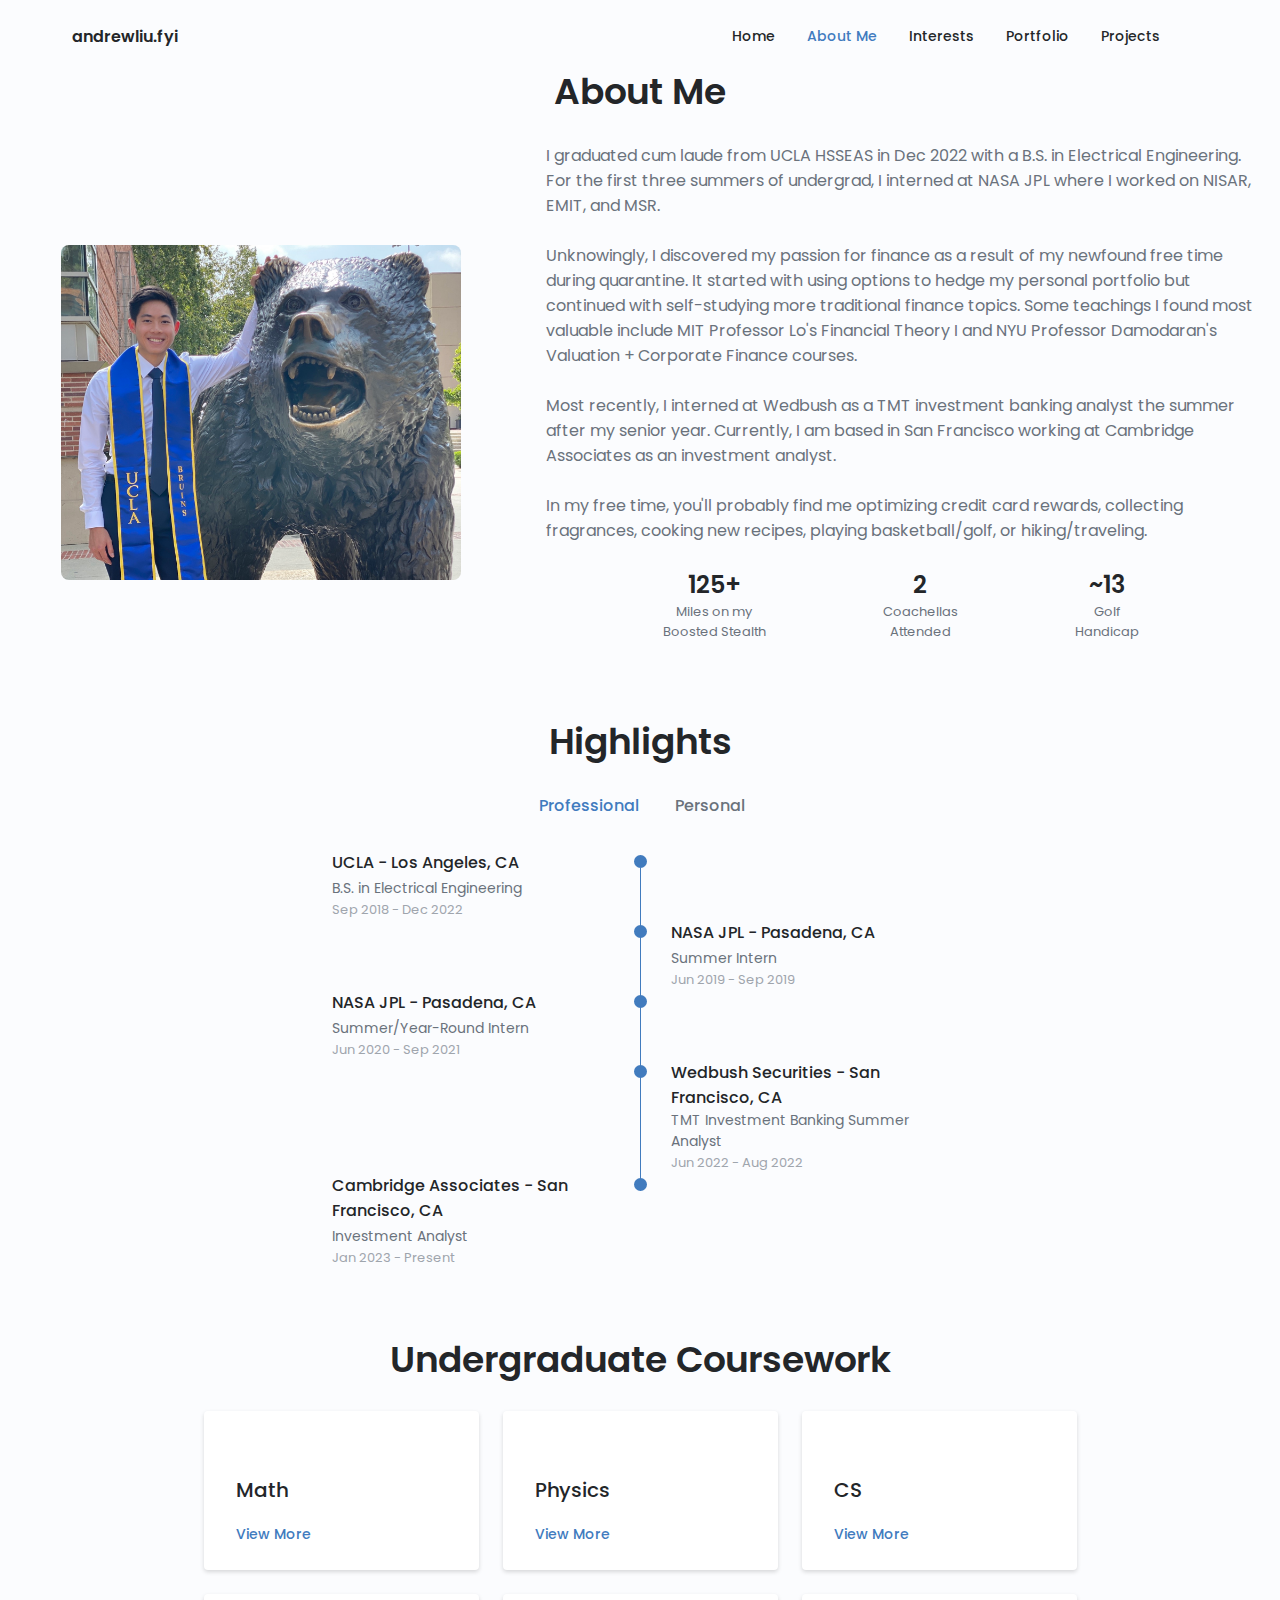
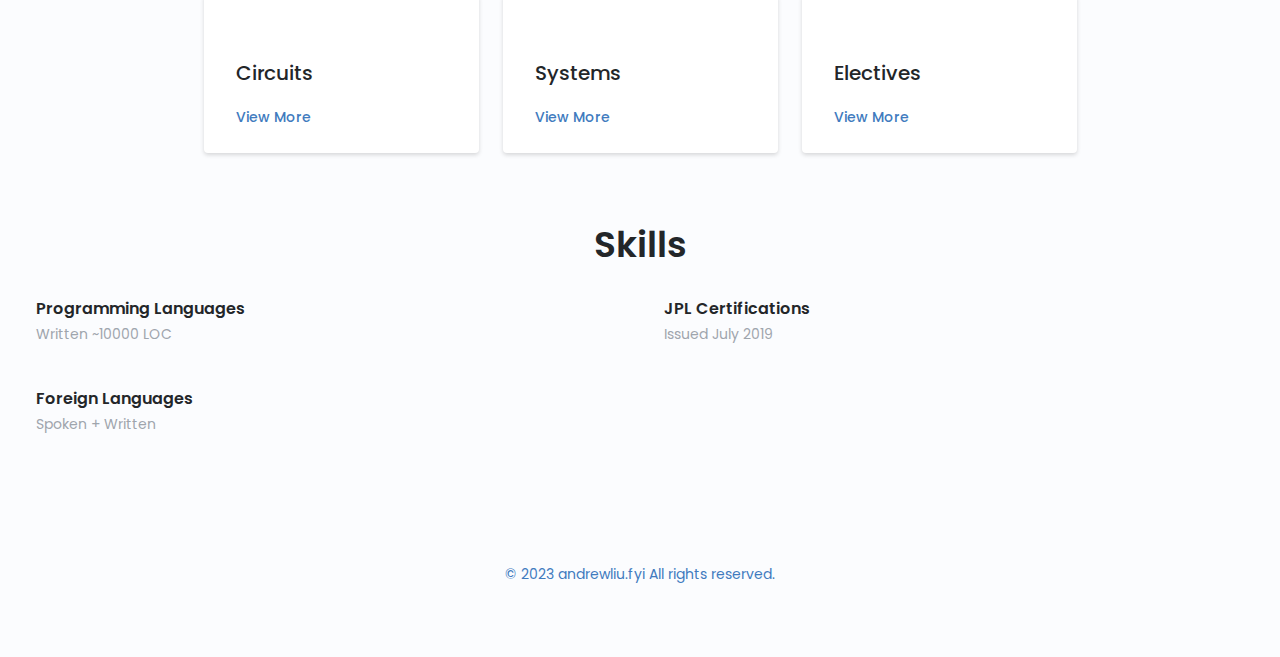
==== commit 63ff6df3: "updated descriptions" ====
--- a/aboutme.html
+++ b/aboutme.html
@@ -79,7 +79,7 @@
                             <br><br>
                             Most recently, I interned at Wedbush as a TMT investment banking analyst the summer after my senior year. Currently, I am based in San Francisco working at Cambridge Associates as an investment analyst.
                             <br><br>
-                            In my free time, you'll probably find me optimizing credit card rewards, collecting fragrances, cooking new recipes, playing basketball/golf, and hiking/traveling.
+                            In my free time, you'll probably find me optimizing credit card rewards, collecting fragrances, cooking new recipes, playing basketball/golf, or hiking/traveling.
                         </p>
 
                         <div class="about__info">
@@ -286,7 +286,7 @@
                 </div>
 
                 <!--==================== COURSEWORK ====================-->
-                <h2 class="section__title">Relevant Coursework</h2>
+                <h2 class="section__title">Undergraduate Coursework</h2>
                 <div class="coursework__container container grid">
                     <!--==================== COURSEWORK 1 - MATH ====================-->
                     <div class="coursework__content">
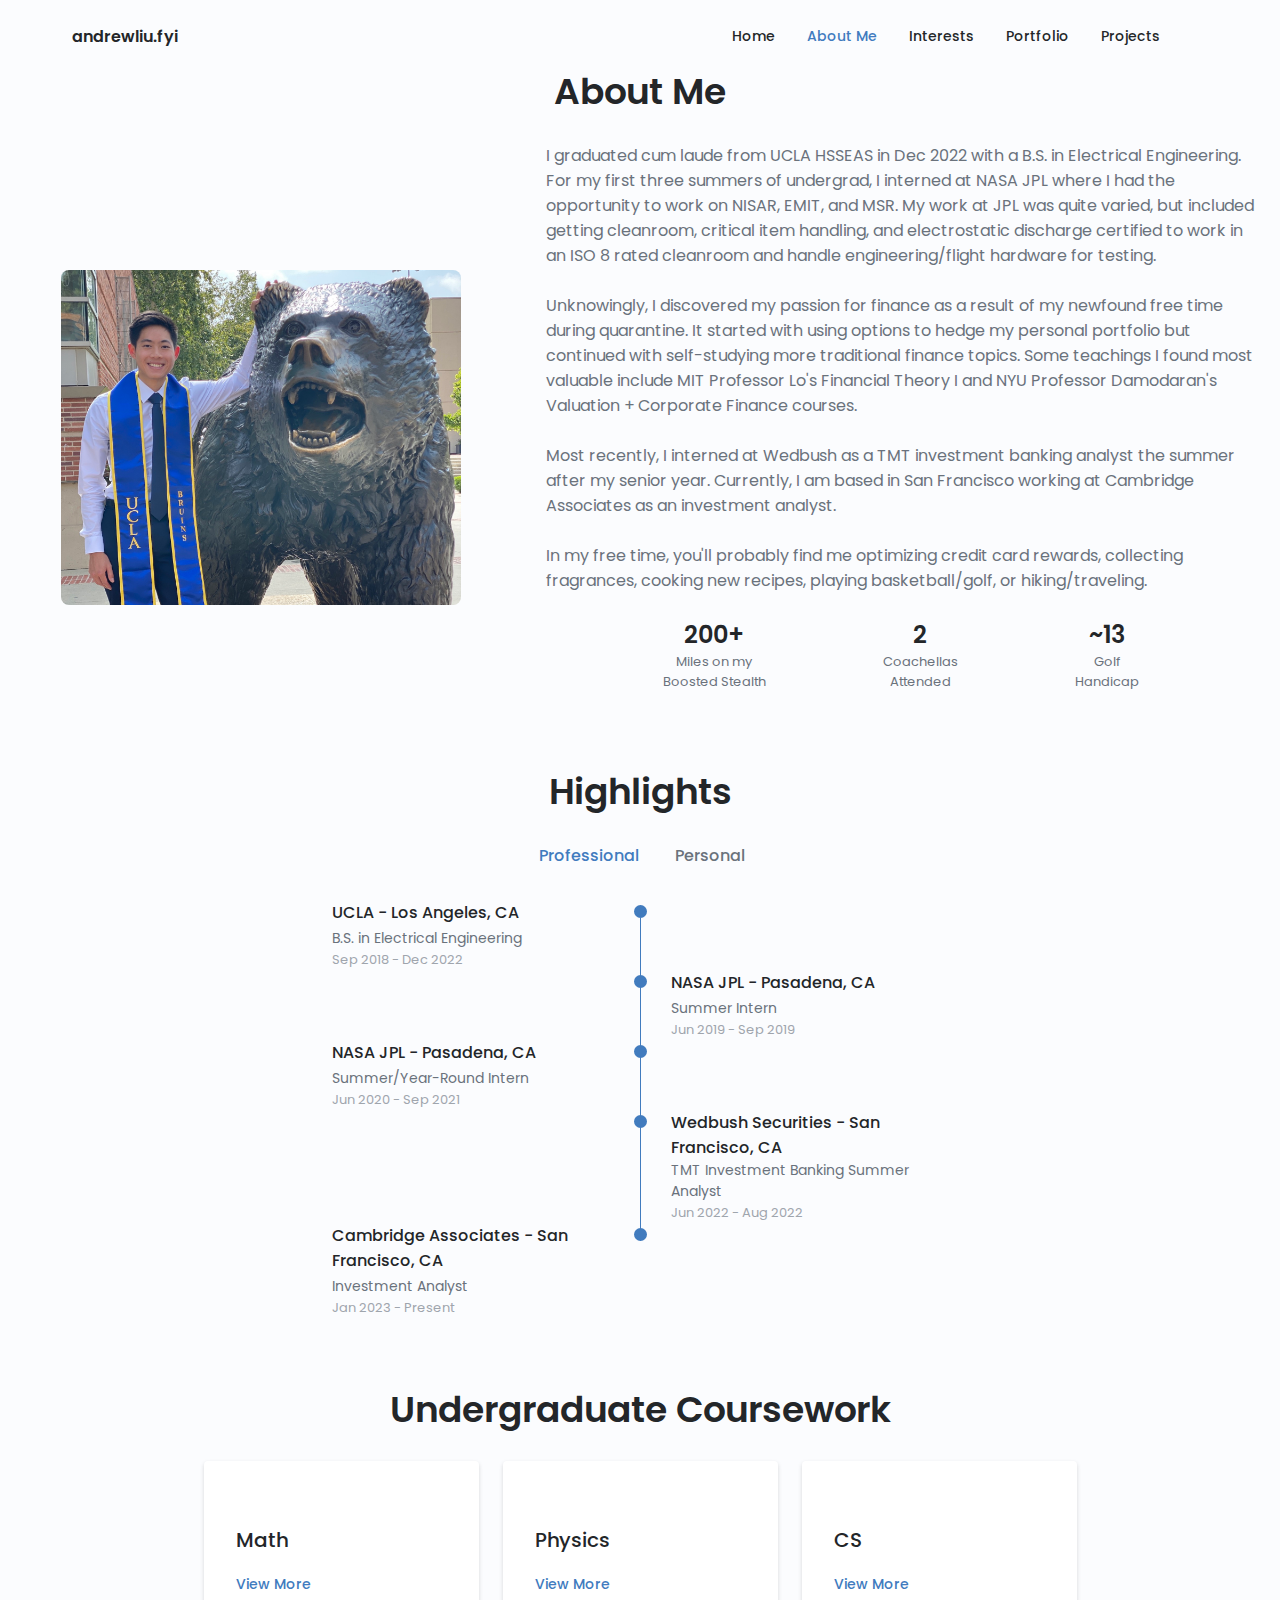
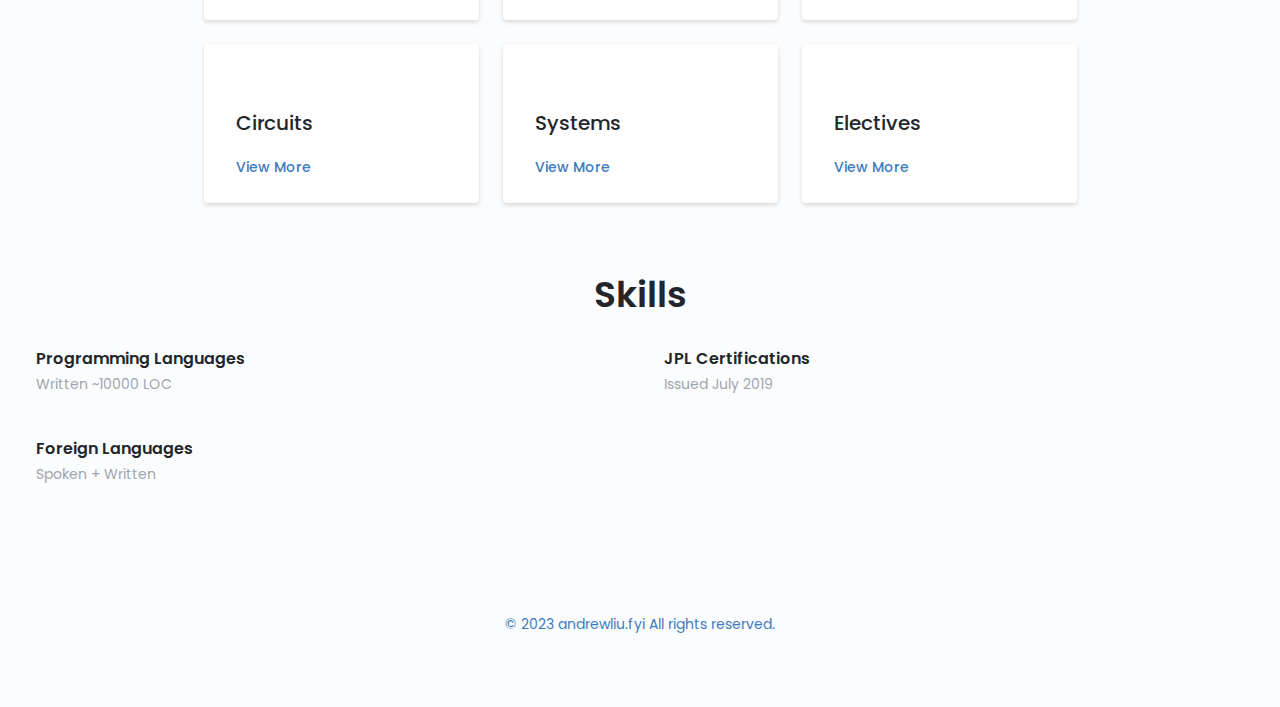
==== commit 81ce764e: "updated about me description" ====
--- a/aboutme.html
+++ b/aboutme.html
@@ -72,7 +72,8 @@
 
                     <div class="about__data">
                         <p class="about__description">
-                            I graduated cum laude from UCLA HSSEAS in Dec 2022 with a B.S. in Electrical Engineering. For the first three summers of undergrad, I interned at NASA JPL where I worked on NISAR, EMIT, and MSR.  
+                            I graduated cum laude from UCLA HSSEAS in Dec 2022 with a B.S. in Electrical Engineering. For my first three summers of undergrad, I interned at NASA JPL where I had the opportunity to work on NISAR, EMIT, and MSR. My work at JPL was quite varied, 
+                            but included getting cleanroom, critical item handling, and electrostatic discharge certified to work in an ISO 8 rated cleanroom and handle engineering/flight hardware for testing.  
                             <br><br>
                             Unknowingly, I discovered my passion for finance as a result of my newfound free time during quarantine. It started with using options to hedge my personal portfolio but continued with self-studying more traditional finance topics. 
                             Some teachings I found most valuable include MIT Professor Lo's Financial Theory I and NYU Professor Damodaran's Valuation + Corporate Finance courses.
@@ -84,7 +85,7 @@
 
                         <div class="about__info">
                             <div>
-                                <span class="about__info-title">125+</span>
+                                <span class="about__info-title">200+</span>
                                 <span class="about__info-name"> Miles on my <br> Boosted Stealth</span>
                             </div>
 
--- a/styles.css
+++ b/styles.css
@@ -172,7 +172,7 @@
 .header {
   width: 100%;
   position: fixed;
-  bottom: 0;
+  top: 0;
   left: 0;
   z-index: var(--z-fixed);
   background-color: var(--body-color);
@@ -209,13 +209,13 @@
 @media screen and (max-width: 767px){
   .nav__menu{
     position: fixed;
-    bottom: -100%;
+    top: -100%;
     left: 0;
     width: 100%;
     background-color: var(--body-color);
     padding: 2rem 1.5rem 4rem;
     box-shadow: 0 -1px 4px rgba(0,0,0,.15);
-    border-radius: 1.5rem 1.5rem 0 0;
+    border-radius: 0 0 1.5rem 1.5rem;
     transition: .3s;
   }
 }
@@ -257,7 +257,7 @@
 
 /* show menu */
 .show-menu{
-  bottom: 0;
+  top: 0;
 }
 
 /* Active link */
@@ -918,7 +918,6 @@
 /* For ipads*/
 @media screen and (min-width: 768px){
   .header{
-    top: 0;
     bottom: initial;
   }
 
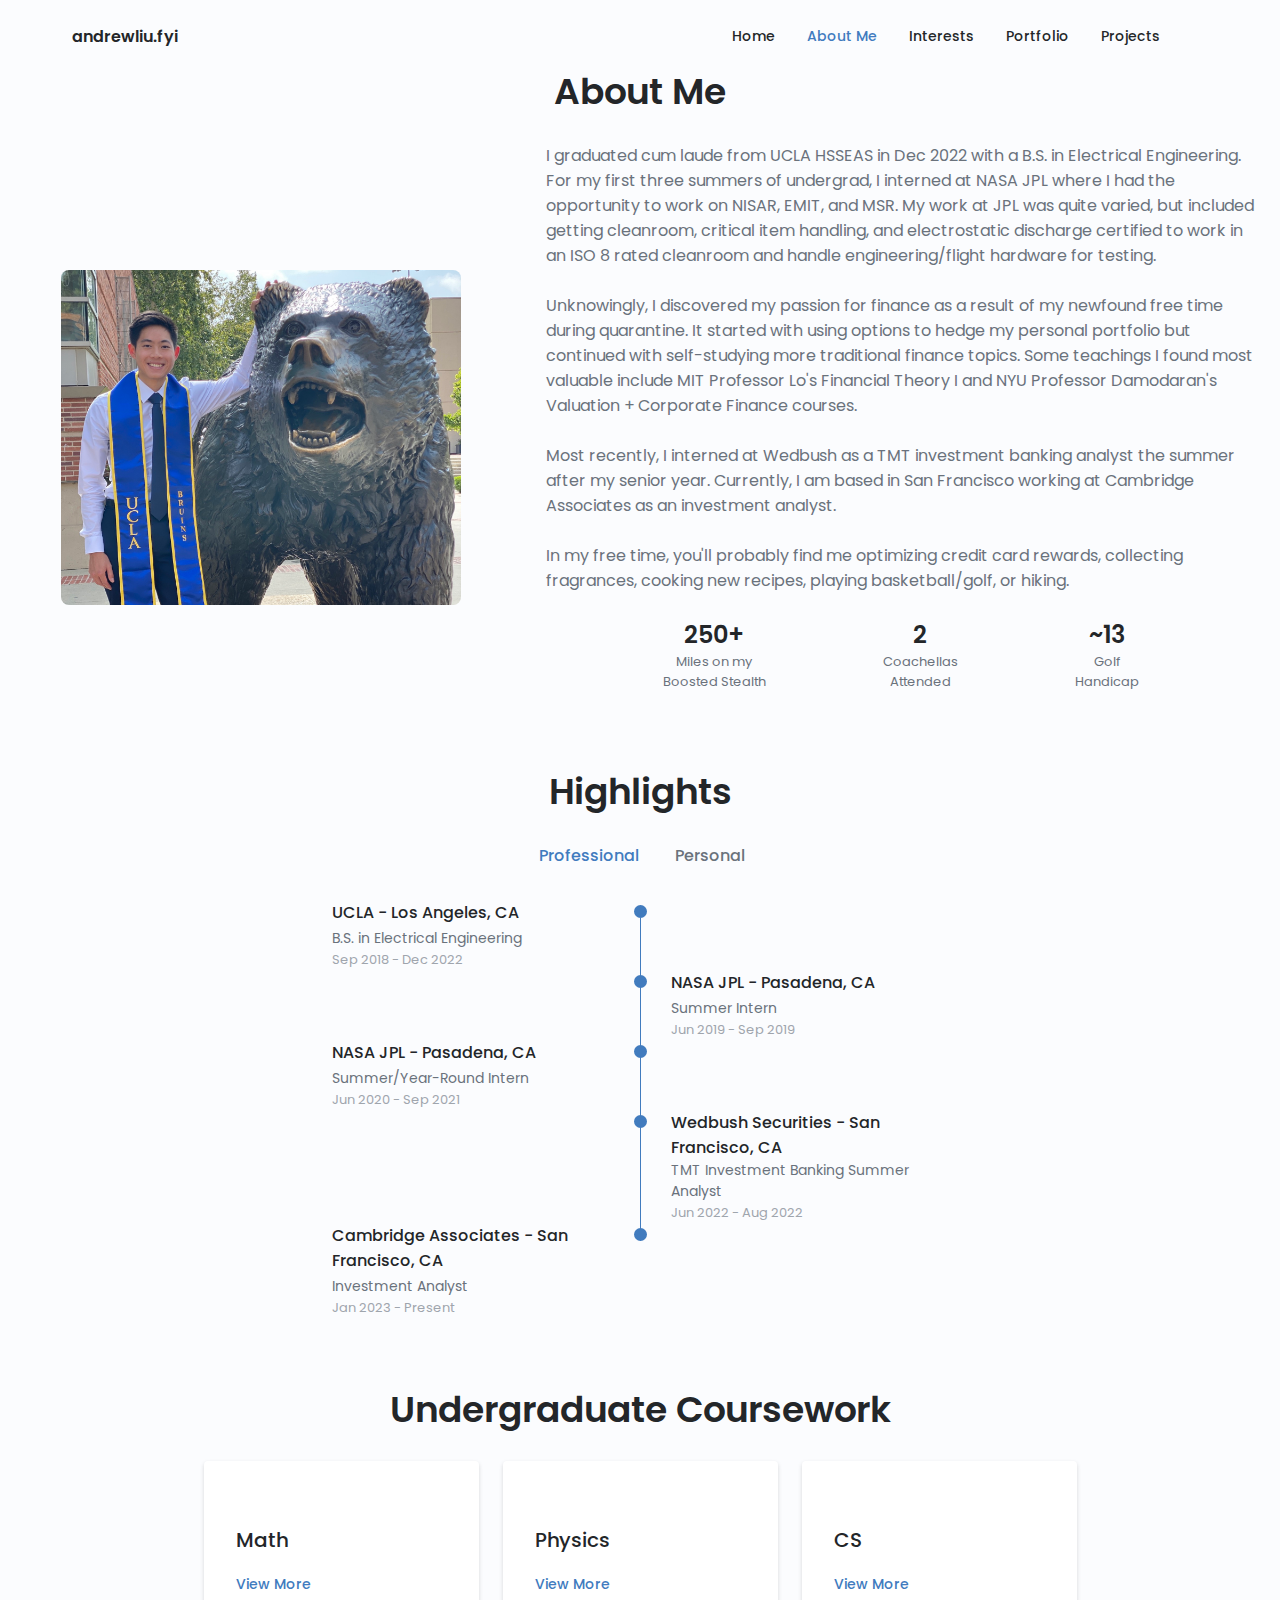
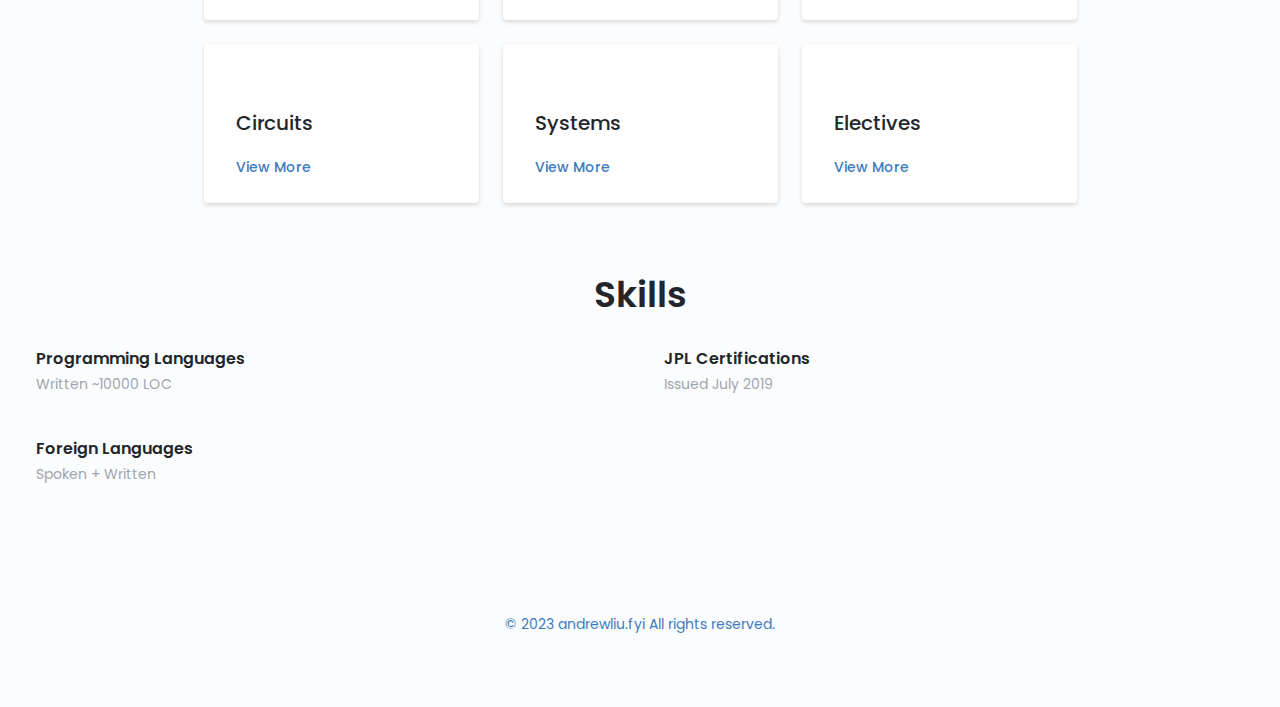
==== commit 0800b6ea: "updated interest pictures and various descriptions" ====
--- a/aboutme.html
+++ b/aboutme.html
@@ -36,7 +36,7 @@
                                 </a>
                             </li>
                             <li class="nav__item">
-                                <a href="./interest" class="nav__link">
+                                <a href="./interests" class="nav__link">
                                     <i class="uil uil-user nav__icon"></i> Interests
                                 </a>
                             </li>
@@ -46,7 +46,7 @@
                                 </a>
                             </li>
                             <li class="nav__item">
-                                <a href="./project" class="nav__link">
+                                <a href="./projects" class="nav__link">
                                     <i class="uil uil-scenery nav__icon"></i> Projects
                                 </a>
                             </li>
@@ -80,12 +80,12 @@
                             <br><br>
                             Most recently, I interned at Wedbush as a TMT investment banking analyst the summer after my senior year. Currently, I am based in San Francisco working at Cambridge Associates as an investment analyst.
                             <br><br>
-                            In my free time, you'll probably find me optimizing credit card rewards, collecting fragrances, cooking new recipes, playing basketball/golf, or hiking/traveling.
+                            In my free time, you'll probably find me optimizing credit card rewards, collecting fragrances, cooking new recipes, playing basketball/golf, or hiking.
                         </p>
 
                         <div class="about__info">
                             <div>
-                                <span class="about__info-title">200+</span>
+                                <span class="about__info-title">250+</span>
                                 <span class="about__info-name"> Miles on my <br> Boosted Stealth</span>
                             </div>
 
@@ -251,7 +251,7 @@
                             <div class="highlight__data">
                                 <div>
                                     <h3 class="highlight__title">Boosted Board Stealth</h3>
-                                    <span class="highlight__subtitle">Bought and completely repaired a used boosted stealth</span>
+                                    <span class="highlight__subtitle">Bought and completely repaired a used Boosted Stealth</span>
                                     <div class="highlight__calendar">
                                         <i class="uil uil-calendar-alt"></i>
                                         Feb 2023
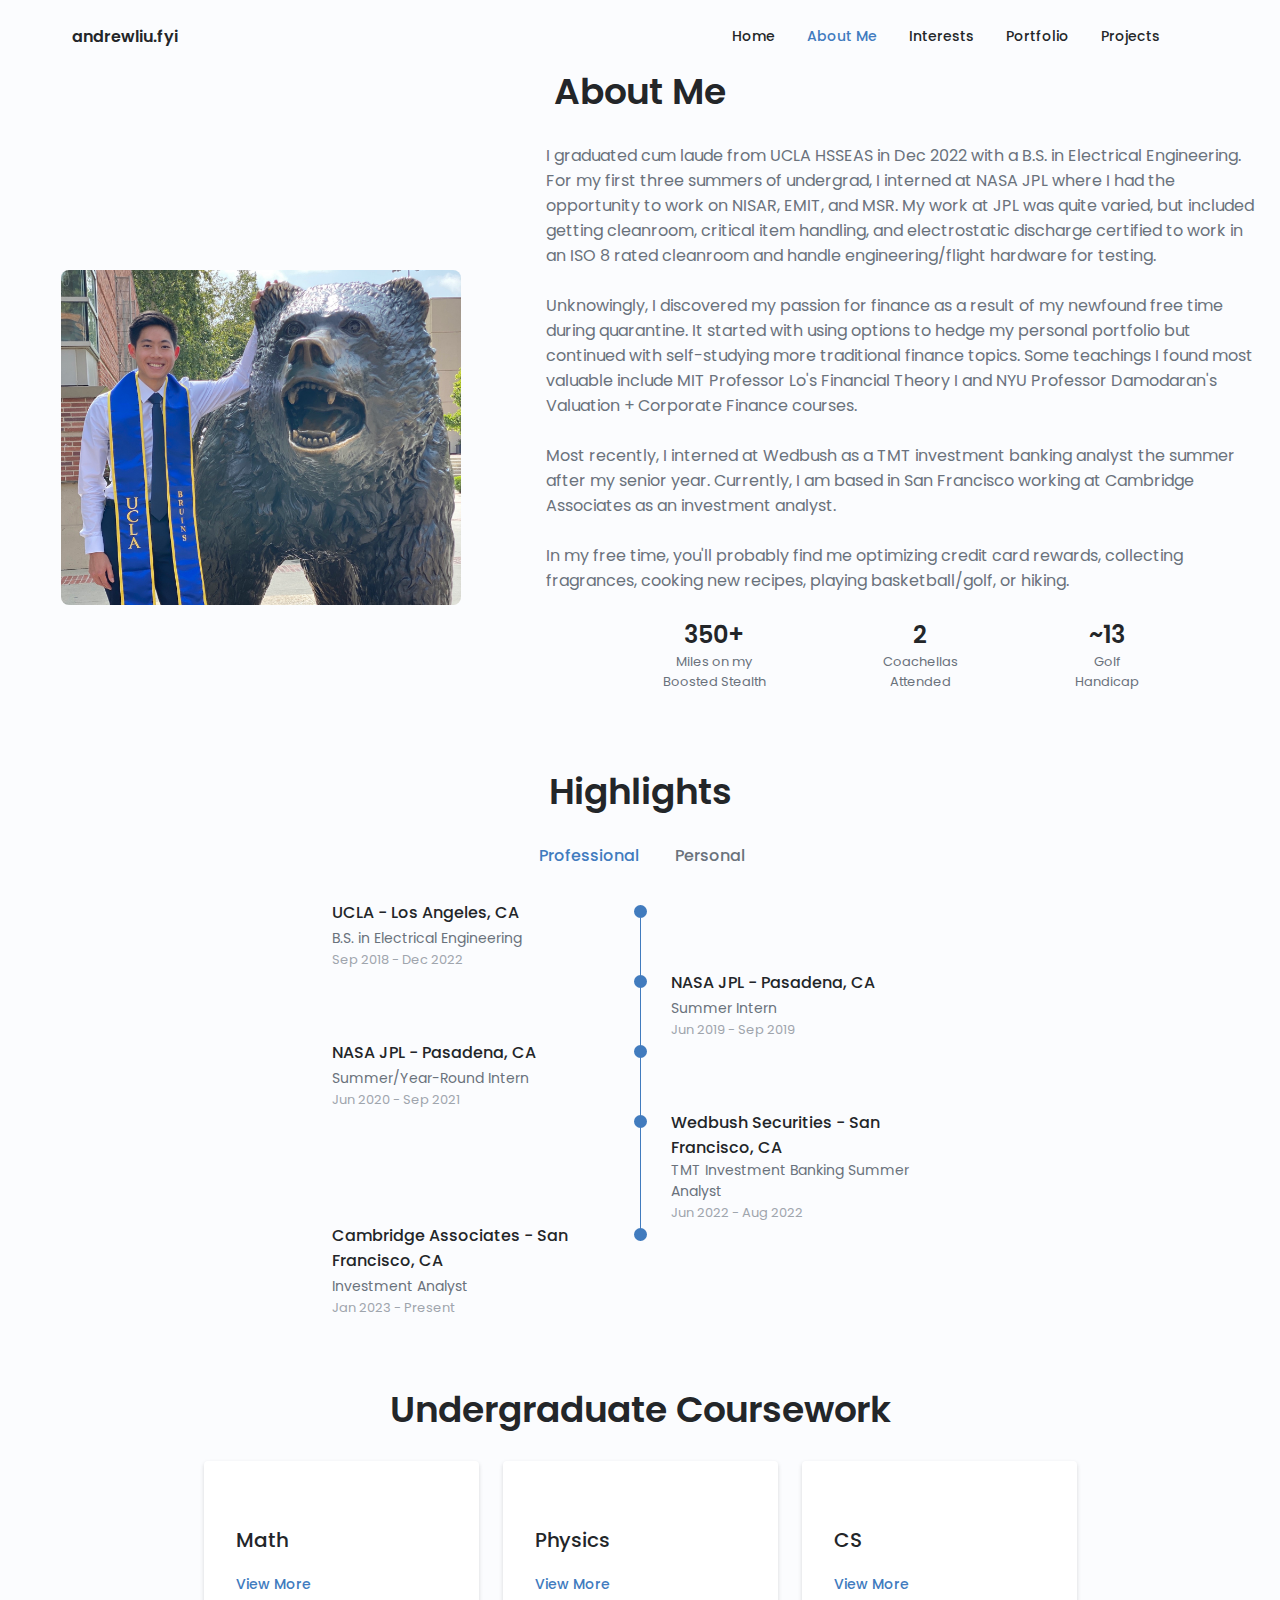
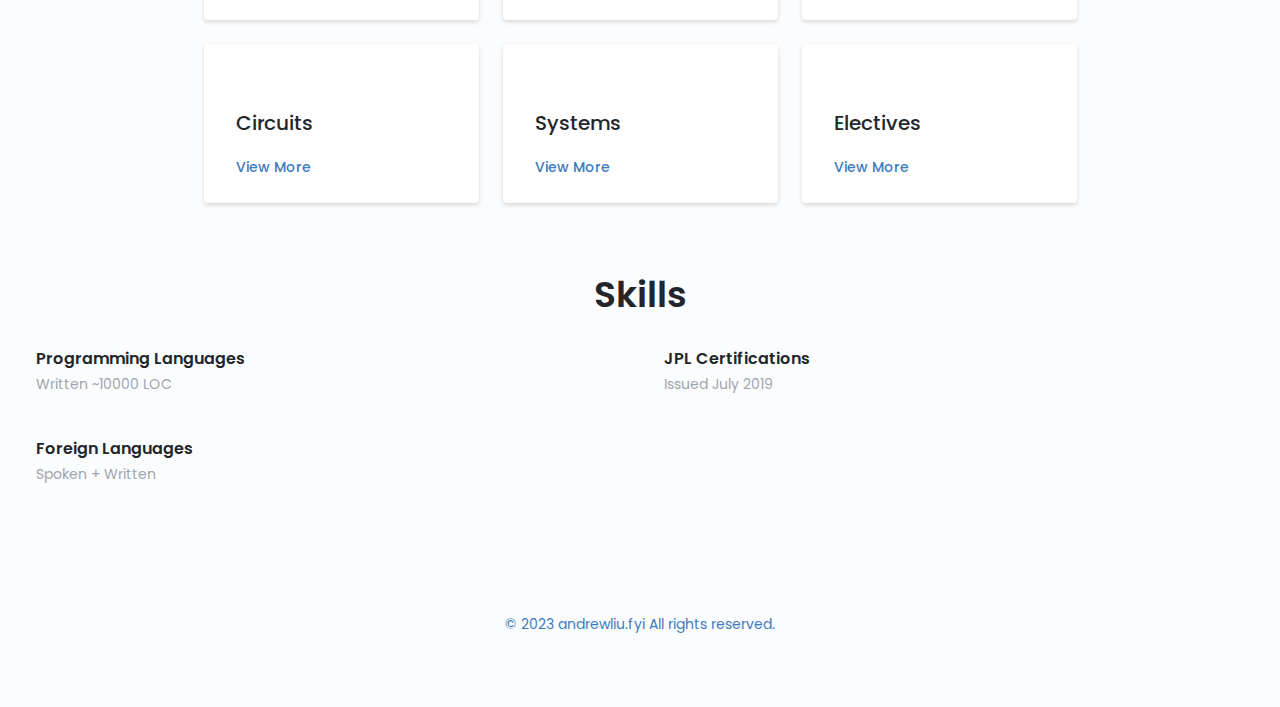
==== commit 2710de71: "updated about me and interests" ====
--- a/aboutme.html
+++ b/aboutme.html
@@ -85,7 +85,7 @@
 
                         <div class="about__info">
                             <div>
-                                <span class="about__info-title">250+</span>
+                                <span class="about__info-title">350+</span>
                                 <span class="about__info-name"> Miles on my <br> Boosted Stealth</span>
                             </div>
 
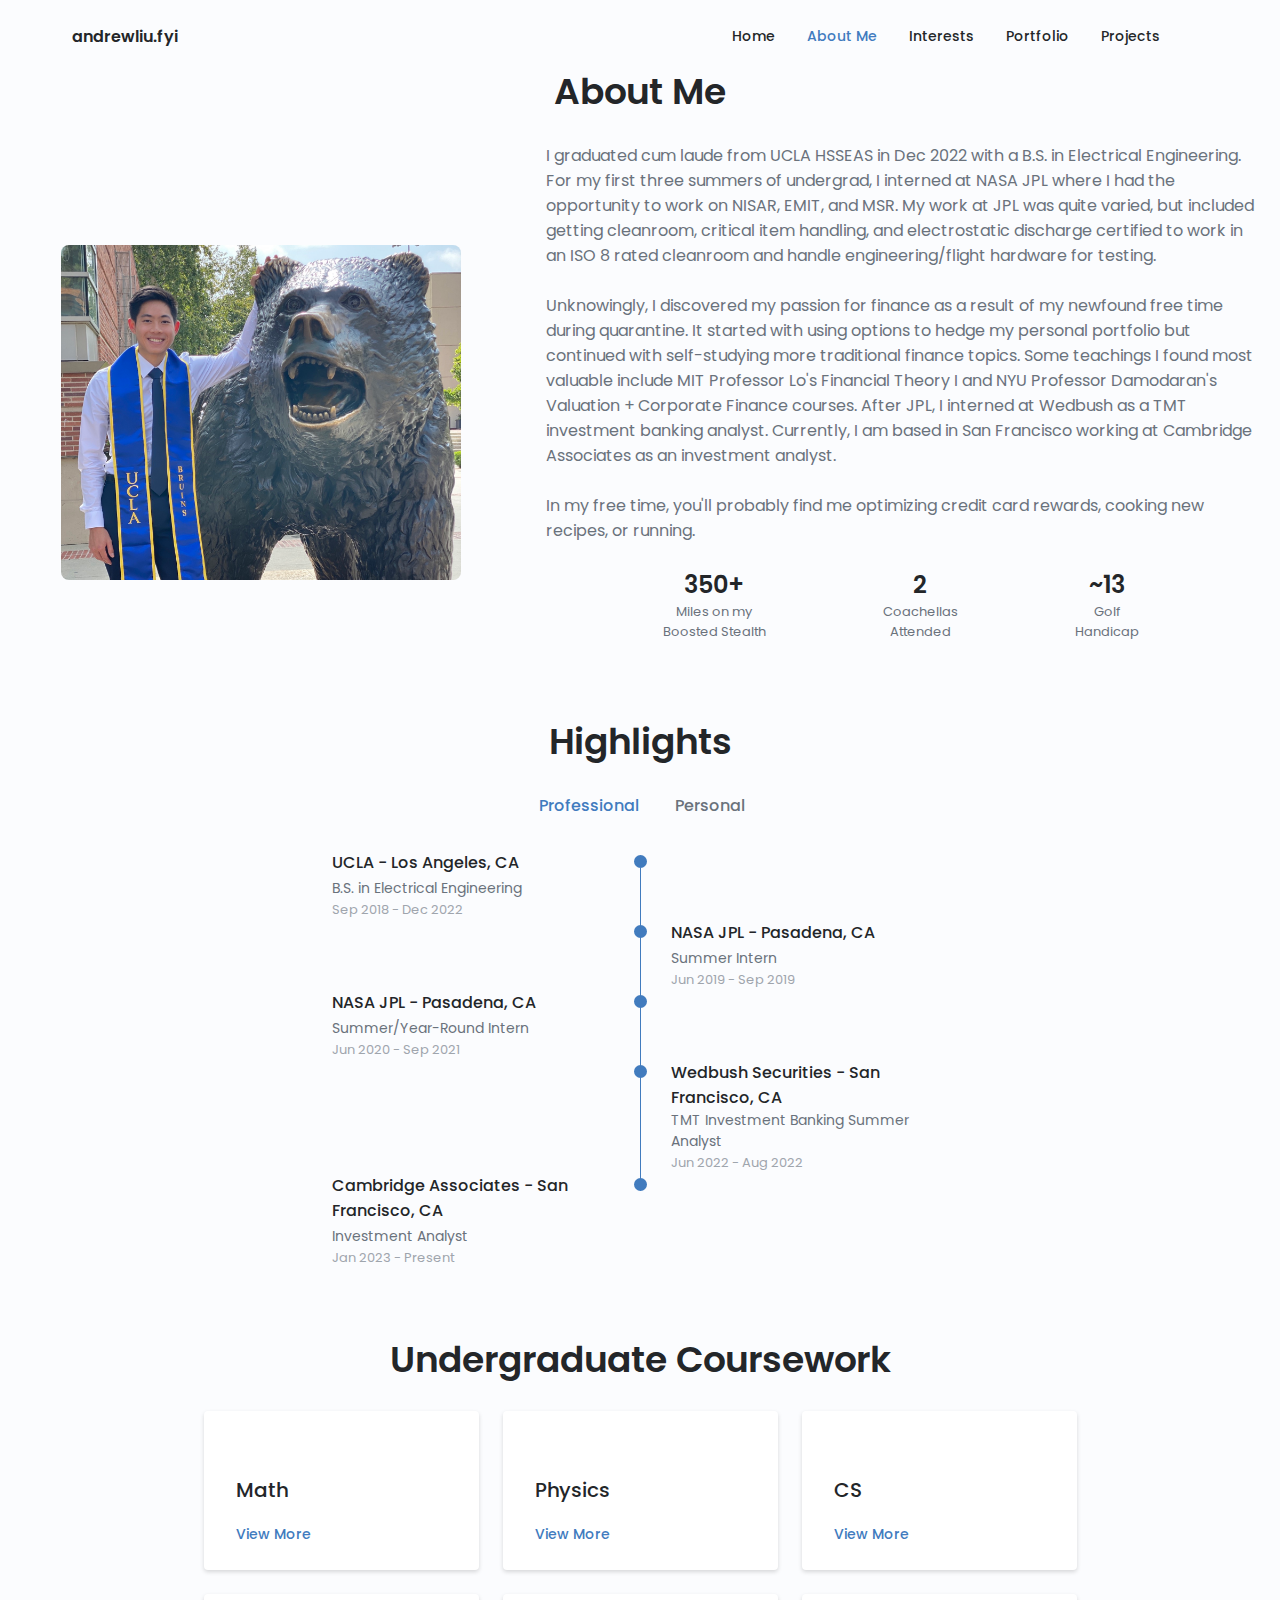
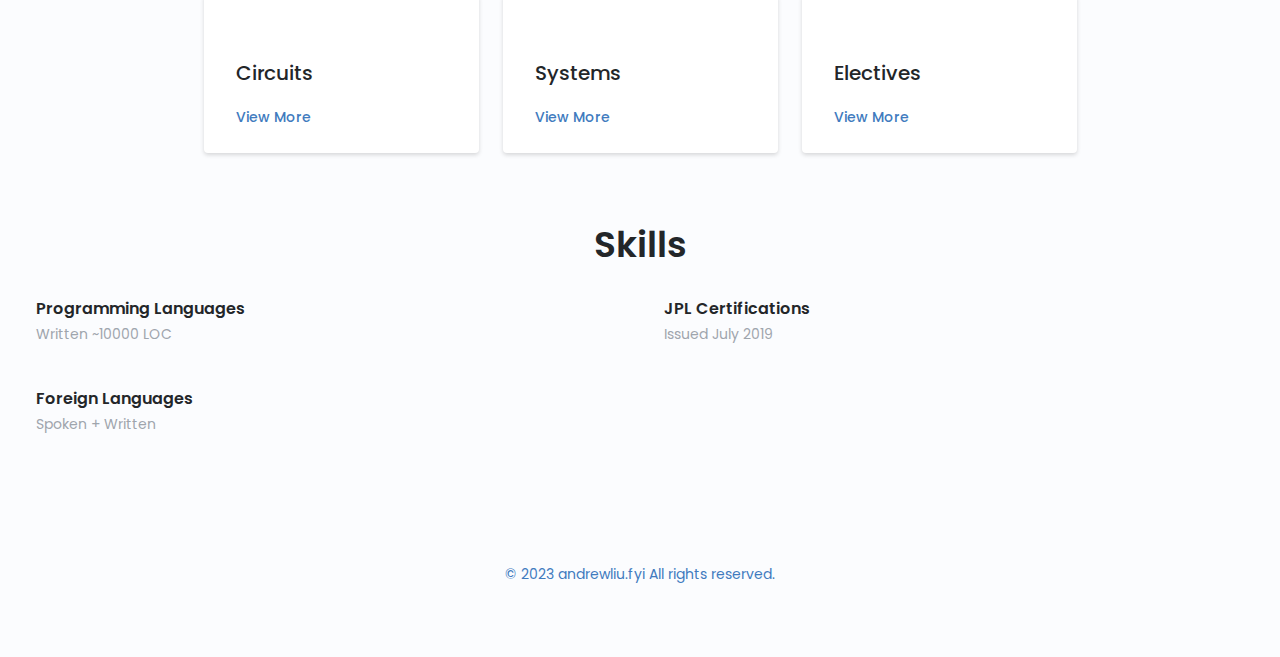
==== commit 023cd2cd: "updated interests, projects, and about me" ====
--- a/aboutme.html
+++ b/aboutme.html
@@ -75,12 +75,11 @@
                             I graduated cum laude from UCLA HSSEAS in Dec 2022 with a B.S. in Electrical Engineering. For my first three summers of undergrad, I interned at NASA JPL where I had the opportunity to work on NISAR, EMIT, and MSR. My work at JPL was quite varied, 
                             but included getting cleanroom, critical item handling, and electrostatic discharge certified to work in an ISO 8 rated cleanroom and handle engineering/flight hardware for testing.  
                             <br><br>
-                            Unknowingly, I discovered my passion for finance as a result of my newfound free time during quarantine. It started with using options to hedge my personal portfolio but continued with self-studying more traditional finance topics. 
-                            Some teachings I found most valuable include MIT Professor Lo's Financial Theory I and NYU Professor Damodaran's Valuation + Corporate Finance courses.
+                            Unknowingly, I discovered my passion for finance as a result of my newfound free time during quarantine. It started with using options to hedge my personal portfolio but continued with self-studying more traditional finance topics. Some teachings I 
+                            found most valuable include MIT Professor Lo's Financial Theory I and NYU Professor Damodaran's Valuation + Corporate Finance courses. After JPL, I interned at Wedbush as a TMT investment banking analyst. Currently, I am based in San Francisco working 
+                            at Cambridge Associates as an investment analyst.
                             <br><br>
-                            Most recently, I interned at Wedbush as a TMT investment banking analyst the summer after my senior year. Currently, I am based in San Francisco working at Cambridge Associates as an investment analyst.
-                            <br><br>
-                            In my free time, you'll probably find me optimizing credit card rewards, collecting fragrances, cooking new recipes, playing basketball/golf, or hiking.
+                            In my free time, you'll probably find me optimizing credit card rewards, cooking new recipes, or running.
                         </p>
 
                         <div class="about__info">
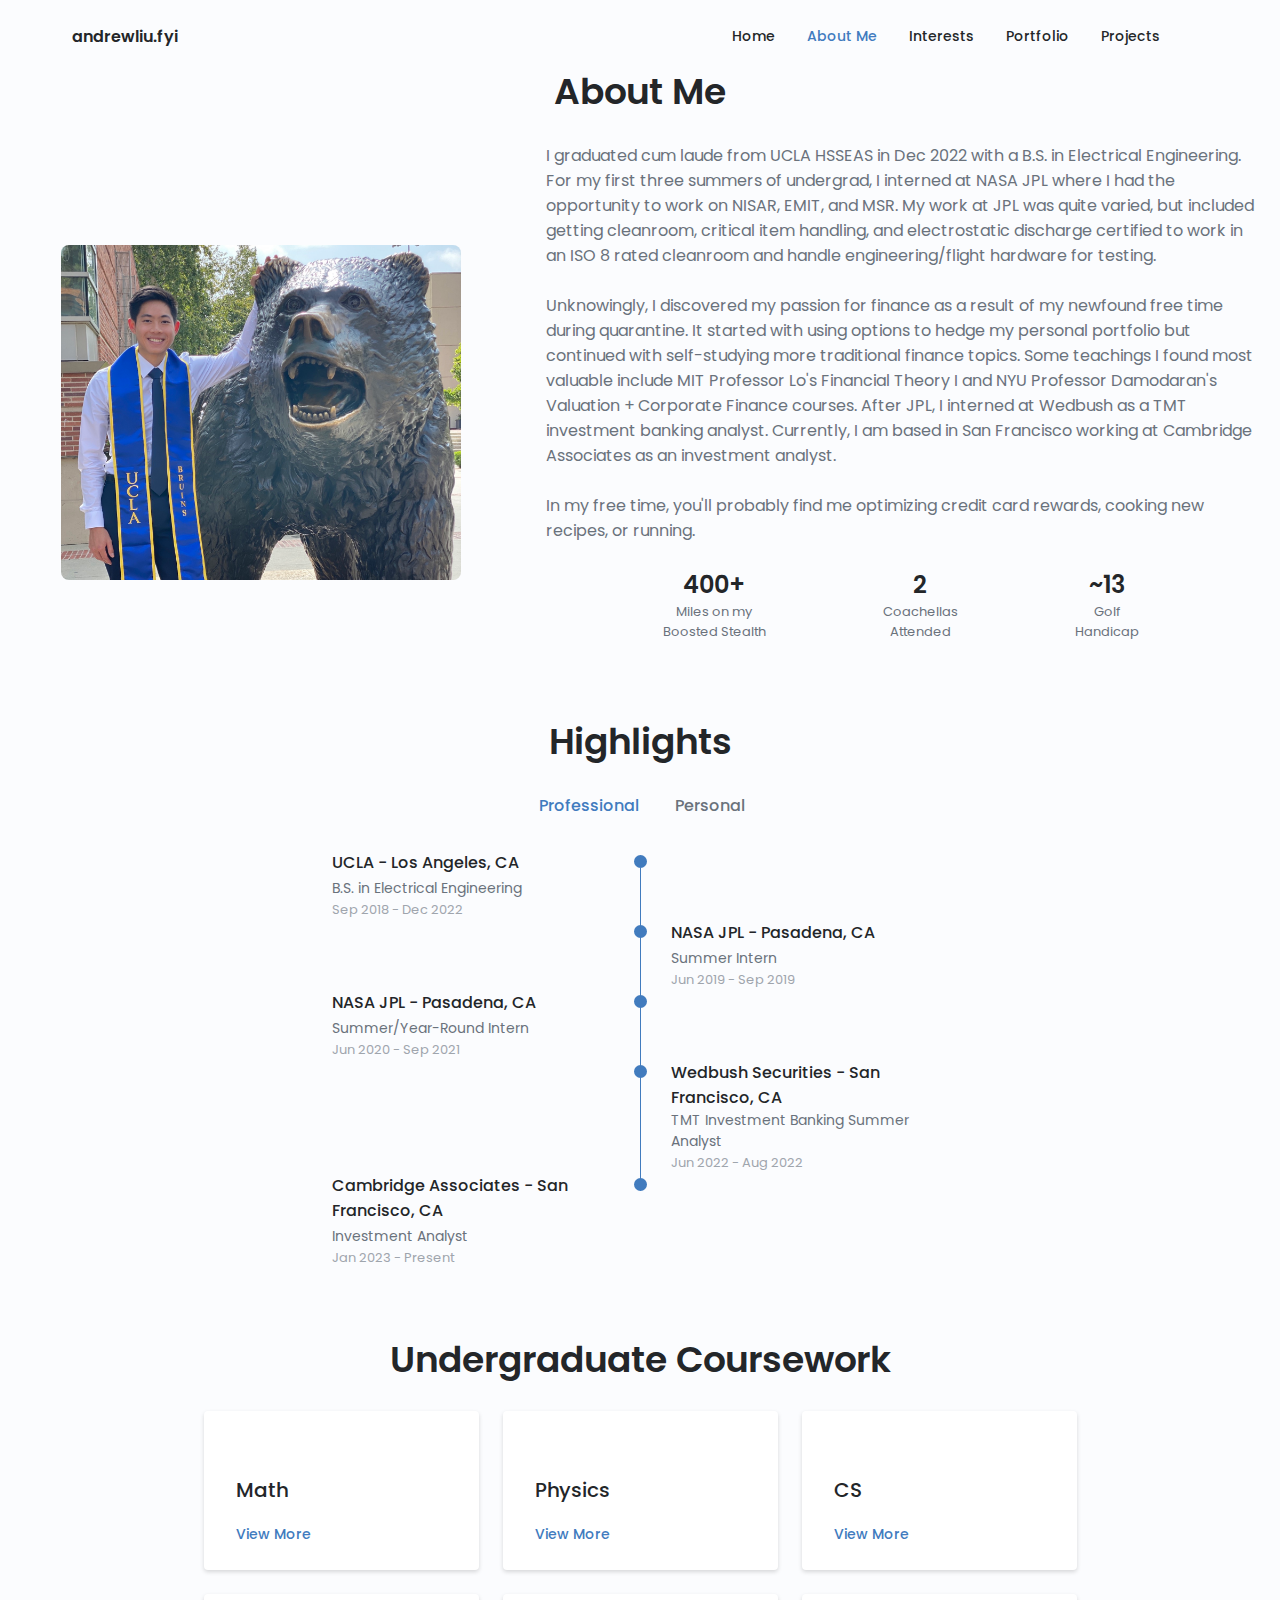
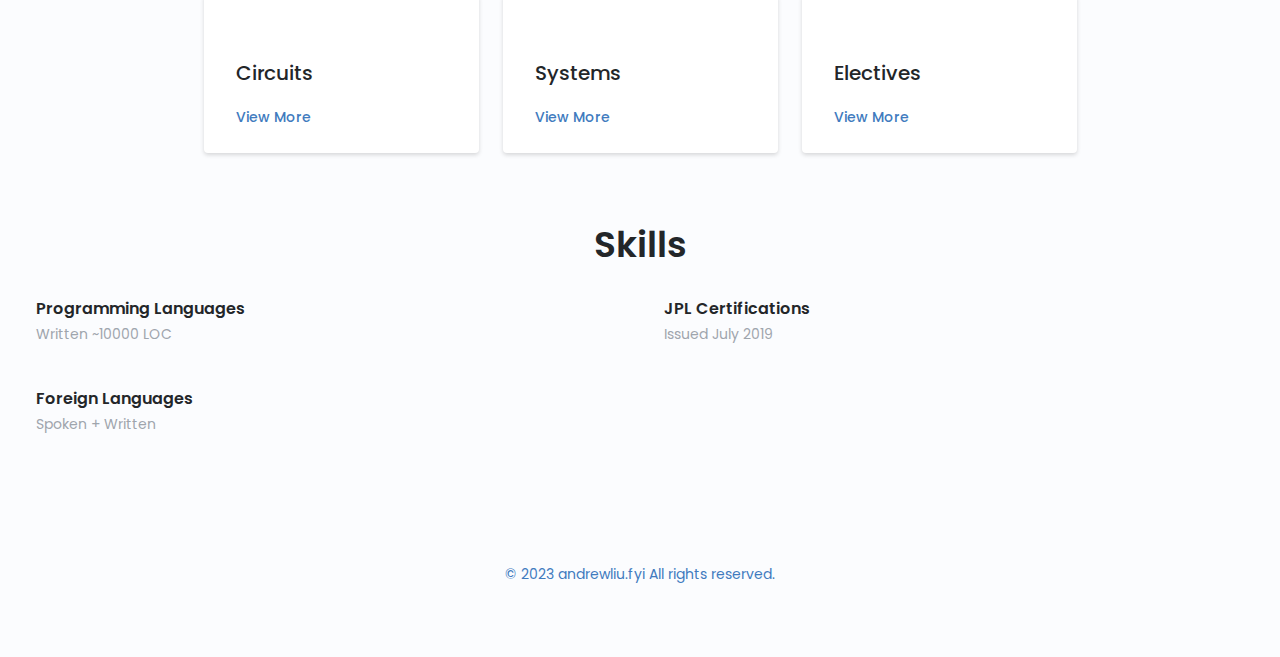
==== commit 8876794a: "updated about me and interests section" ====
--- a/aboutme.html
+++ b/aboutme.html
@@ -84,7 +84,7 @@
 
                         <div class="about__info">
                             <div>
-                                <span class="about__info-title">350+</span>
+                                <span class="about__info-title">400+</span>
                                 <span class="about__info-name"> Miles on my <br> Boosted Stealth</span>
                             </div>
 
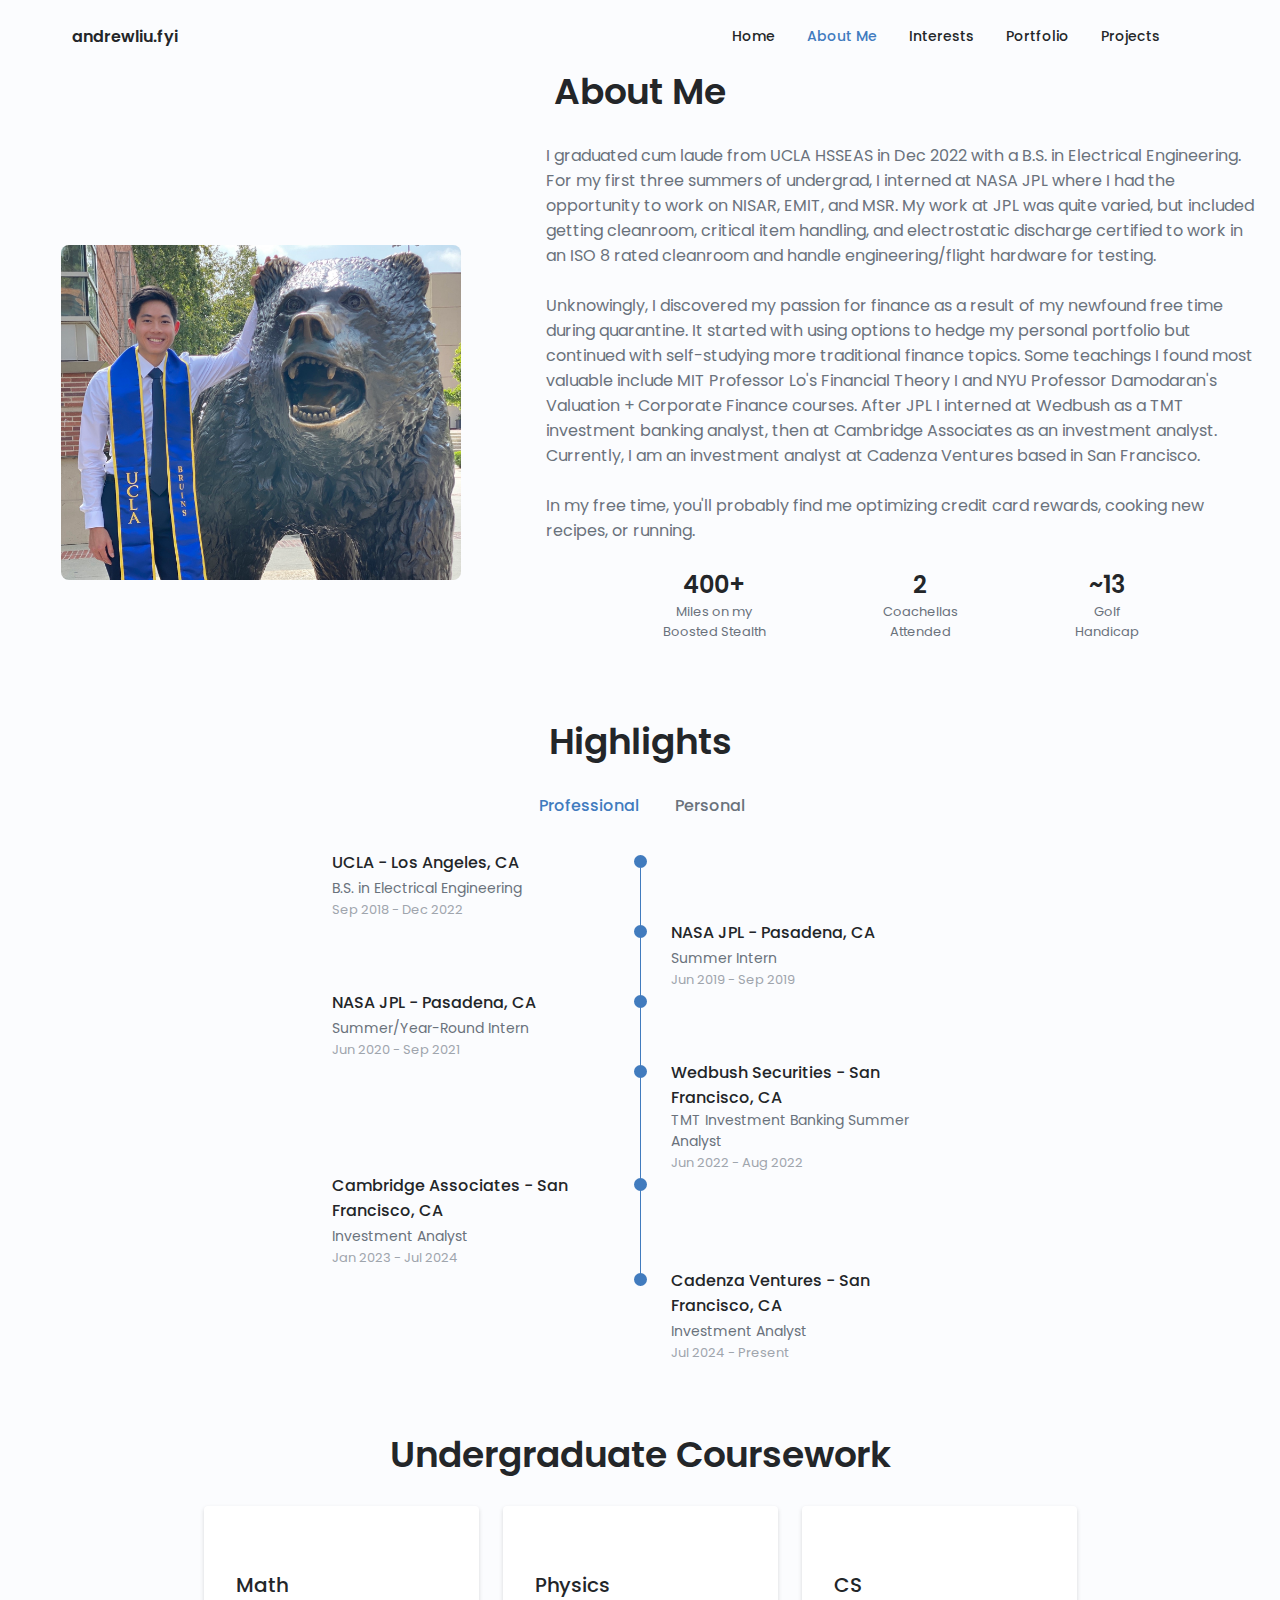
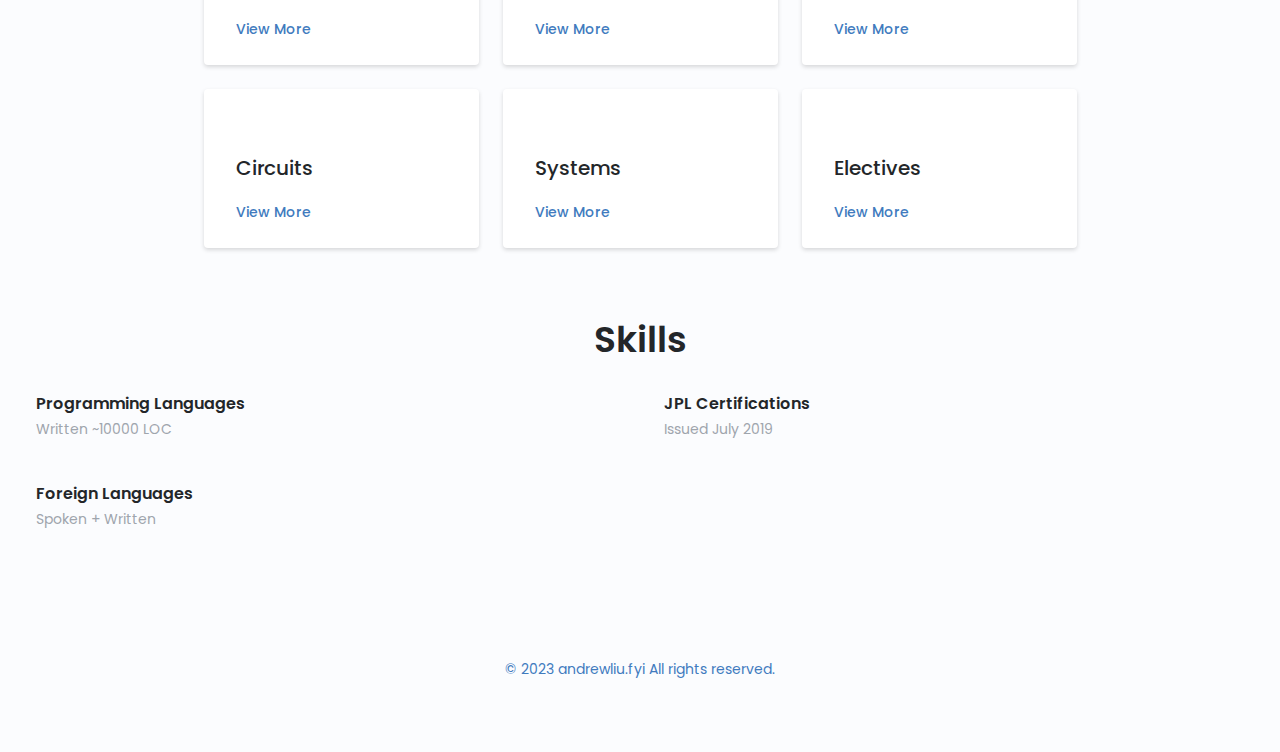
==== commit e585bce2: "updated for cadenza" ====
--- a/aboutme.html
+++ b/aboutme.html
@@ -76,8 +76,8 @@
                             but included getting cleanroom, critical item handling, and electrostatic discharge certified to work in an ISO 8 rated cleanroom and handle engineering/flight hardware for testing.  
                             <br><br>
                             Unknowingly, I discovered my passion for finance as a result of my newfound free time during quarantine. It started with using options to hedge my personal portfolio but continued with self-studying more traditional finance topics. Some teachings I 
-                            found most valuable include MIT Professor Lo's Financial Theory I and NYU Professor Damodaran's Valuation + Corporate Finance courses. After JPL, I interned at Wedbush as a TMT investment banking analyst. Currently, I am based in San Francisco working 
-                            at Cambridge Associates as an investment analyst.
+                            found most valuable include MIT Professor Lo's Financial Theory I and NYU Professor Damodaran's Valuation + Corporate Finance courses. After JPL I interned at Wedbush as a TMT investment banking analyst, then at Cambridge Associates as an 
+                            investment analyst. Currently, I am an investment analyst at Cadenza Ventures based in San Francisco.
                             <br><br>
                             In my free time, you'll probably find me optimizing credit card rewards, cooking new recipes, or running.
                         </p>
@@ -198,12 +198,31 @@
                                     <span class="highlight__subtitle">Investment Analyst</span>
                                     <div class="highlight__calendar">
                                         <i class="uil uil-calendar-alt"></i>
-                                        Jan 2023 - Present
-                                    </div>
-                                </div>
-
-                                <div>
-                                    <span class="highlight__rounder"></span>
+                                        Jan 2023 - Jul 2024
+                                    </div>
+                                </div>
+
+                                <div>
+                                    <span class="highlight__rounder"></span>
+                                    <span class="highlight__line"></span>
+                                </div>
+                            </div>
+
+                            <!--==================== HIGHLIGHT 6 ====================-->
+                            <div class="highlight__data">
+                                <div></div>
+
+                                <div>
+                                    <span class="highlight__rounder"></span>
+                                </div>
+
+                                <div>
+                                    <h3 class="highlight__title">Cadenza Ventures - San Francisco, CA</h3>
+                                    <span class="highlight__subtitle">Investment Analyst</span>
+                                    <div class="highlight__calendar">
+                                        <i class="uil uil-calendar-alt"></i>
+                                        Jul 2024 - Present
+                                    </div>
                                 </div>
                             </div>
                         </div>
